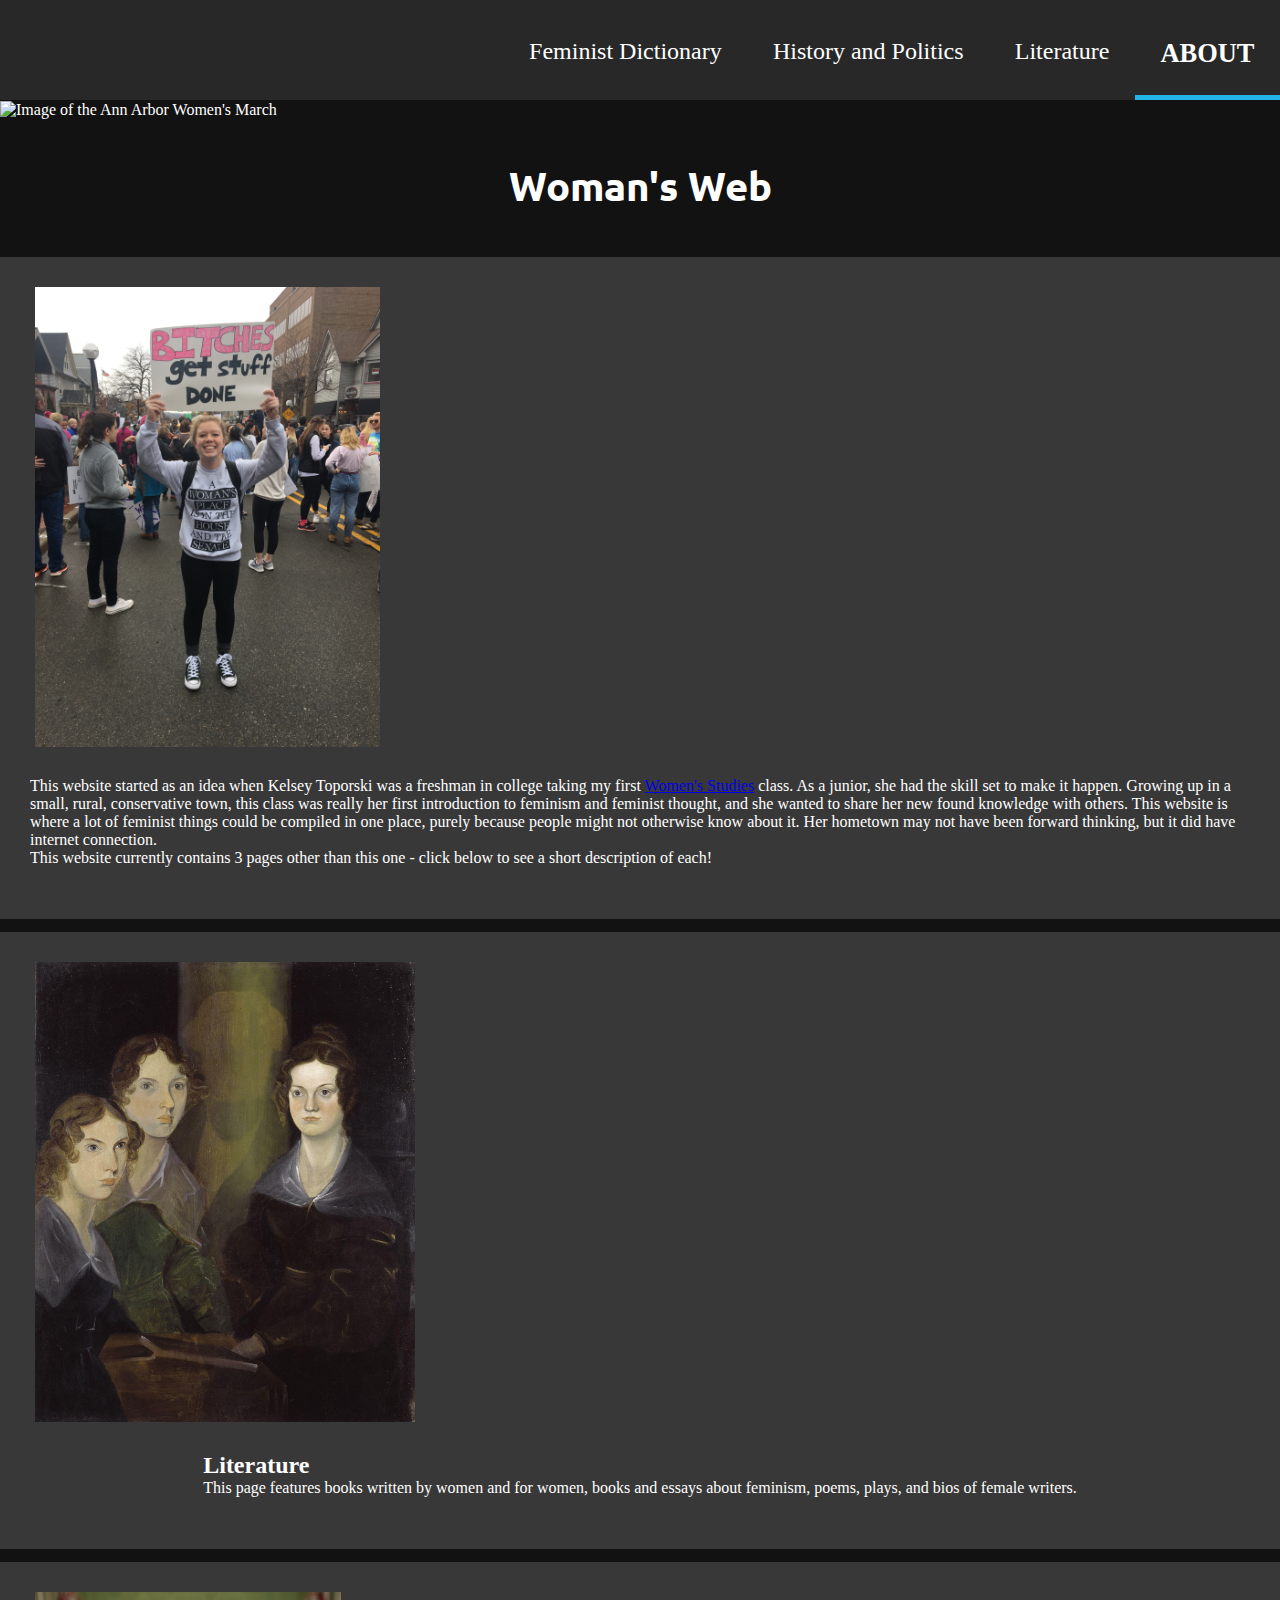
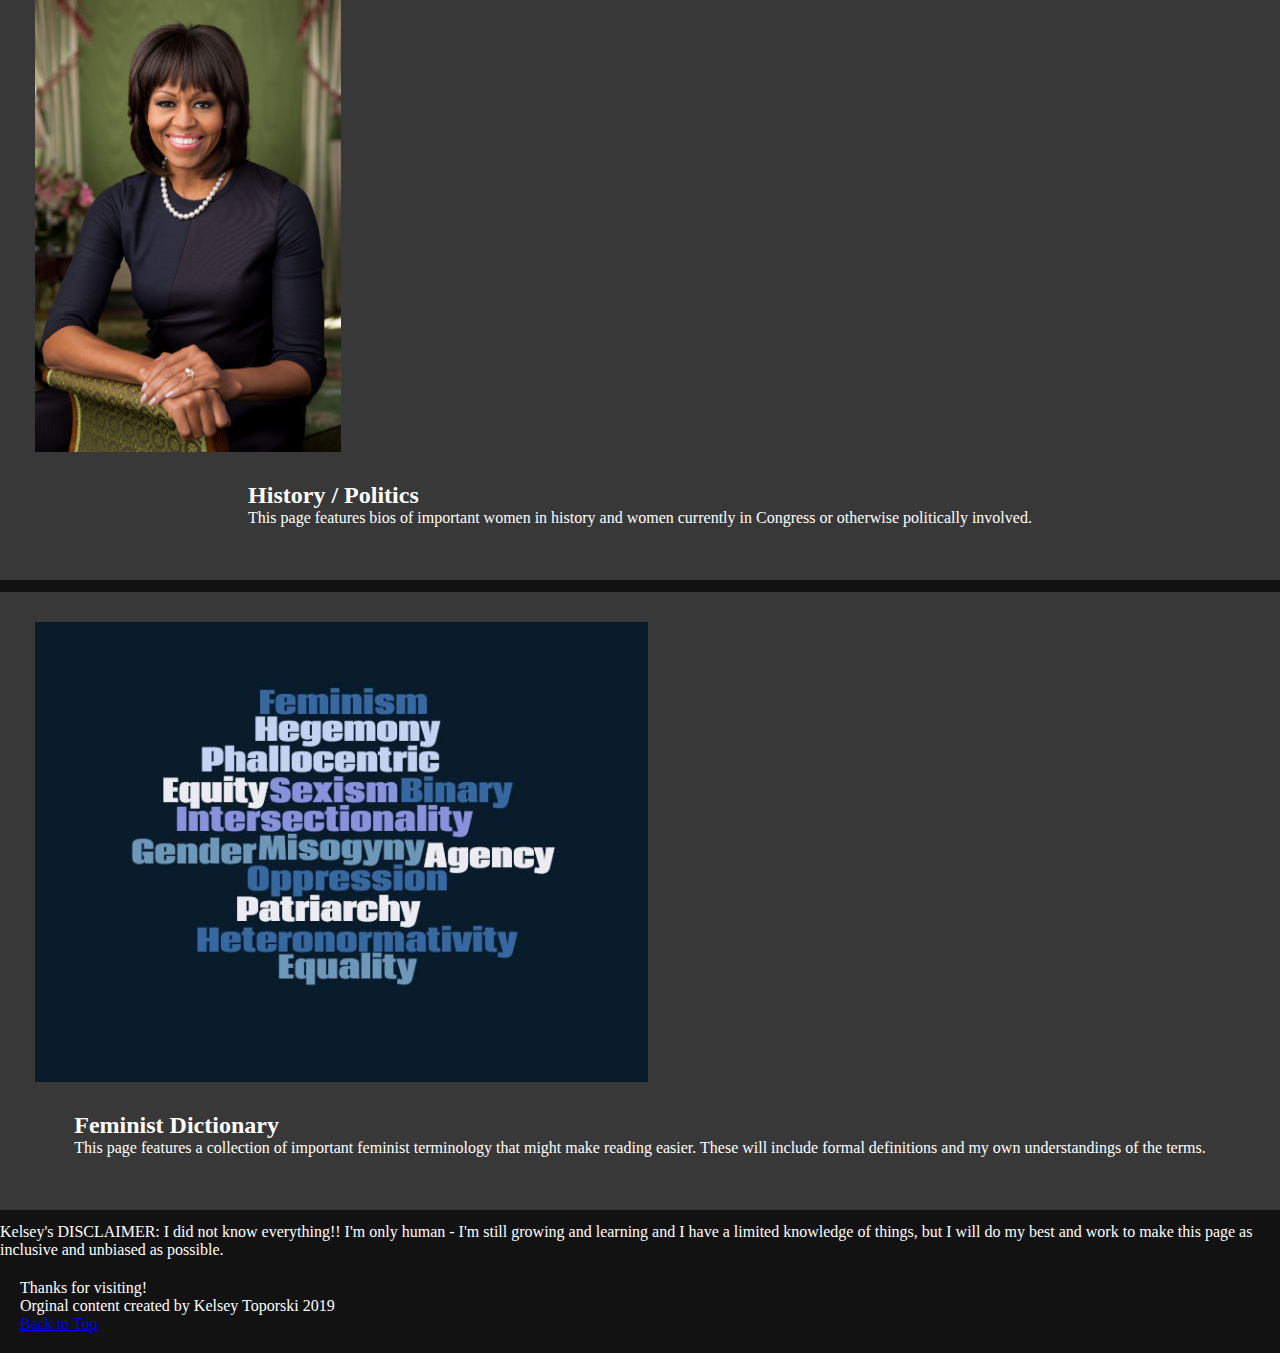
==== index.html @ 5bbd9b5e "rearrange html code and adjust the grid css" ====
<!DOCTYPE html>
<html lang="en">
<head>
  <meta charset="UTF-8">
  <meta name="viewport" content="width=device-width, initial-scale=1.0">

  <!-- connects to the stylesheets -->
  <link rel="stylesheet" href="css/reset.css">
  <link rel="stylesheet" href="css/style.css">
  <script src="https://kit.fontawesome.com/2a8f74f71a.js" crossorigin="anonymous"></script>

  <!-- look at examples from nationaltrust.org.uk, national WWII museum.org and AnneFrank.org -->

  <!-- connect to a Google font -->
  <link rel="stylesheet" href="https://fonts.googleapis.com/css2?family=Ubuntu">

  <!-- connect to a Font Aweseom font -->
  <!-- connect to a favicon -->

  <title>Women's Web</title>
</head>

<body>
  <a class="skip" href="#main">Skip to Main Content</a>
  <header>
    <nav>
        <ul>
          <li><a class = "current" href="index.html" class="nav-link">About</a></li>
          <li><a href="literature.html" class="nav-link">Literature</a></li>
          <li><a href="history.html" class="nav-link">History and Politics</a></li>
          <li><a href="femdict.html" class="nav-link">Feminist Dictionary</a></li>
        </ul>
    </nav>
  </header>

  <main>
    <img class="banner" src="images/women_march_pano.jpg" width="200" alt="Image of the Ann Arbor Women's March">
    
    <h1> Woman's Web </h1>
    
    <div class="introGrid">

      <div>
        <img class="introImg" src="images/women_march_me.jpg" width="200" alt="Image of Kelsey in women's march">
        <div class="introText">
          <p>
            This website started as an idea when Kelsey Toporski was a freshman in college taking my first <a href="https://lsa.umich.edu/women"> Women's Studies</a> class. As a junior, she had the skill set to make it happen. Growing up in a small, rural, conservative town, this class was really her first introduction to feminism and feminist thought, and she wanted to share her new found knowledge with others. This website is where a lot of feminist things could be compiled in one place, purely because people might not otherwise know about it. Her hometown may not have been forward thinking, but it did have internet connection.
          </p>
          <p>
            This website currently contains 3 pages other than this one - click below to see a short description of each!
          </p>
        </div>
      </div>
      
      <div>
        <img class="introImg" src="images/bronte_sisters.jpg" width="200" alt="Charlotte, Emily, and Anne Brontë">
        <div class="introText">
          <h2>Literature</h2>
          <p>
            This page features books written by women and for women, books and essays about feminism, poems, plays, and bios of female writers.
          </p>
        </div>
      </div>
        
      <div>
        <img class="introImg" src="images/michelle_obama.jpg" width="200" alt="Michelle Obama">
        <div class="introText">
          <h2>History / Politics</h2>
          <p>
            This page features bios of important women in history and women currently in Congress or otherwise politically involved.
          </p>
        </div>
      </div>

      <div>
        <img class="introImg" src="images/wordcloud.jpg" width="200" alt="Feminist word cloud">
        <div class="introText">
          <h2>Feminist Dictionary</h2>
          <p>
            This page features a collection of important feminist terminology that might make reading easier. These will include formal definitions and my own understandings of the terms.
          </p>
        </div>
      </div>
    </div>

    <div>
      <p>
        <span>Kelsey's DISCLAIMER:</span> I did not know everything!! I'm only human - I'm still growing and learning and I have a limited knowledge of things, but I will do my best and work to make this page as inclusive and unbiased as possible.
      </p>
    </div>
  </main>

  <footer>
    <p class="thanks">
      Thanks for visiting! <i class="fa-solid fa-fire"></i>
    </p>
    <p>Orginal content created by Kelsey Toporski 2019</p>
    <a href="#main">Back to Top</a>
  </footer>
  <!-- </main> -->
</body>
</html>
---- css/style.css ----
body{
    background-color: #121212;
    color: #ffffff;
}

h1{
    color: #ffffff;
    font-family: "ubuntu", monospace;
    font-size: 2.5em;
    padding-bottom: 2.5%;
    padding-top: 40px;
    text-align: center;
    font-weight: bold;
}

h2{
    font-weight: bold;
    font-size: 1.5em;
}

h3{
    font-weight: bold;
    font-size: 1.25em;
    /* margin: 5px; */
}

a.skip{
    background: white;
    padding: 6px;
    -webkit-transition: top 1s ease-out;
    transition: left 1s ease-out;
    z-index: 1;
    position: absolute;
    top: -200px;
    left: -400px;
}

nav a:focus{
    text-decoration: overline yellow 10px;
    outline: none;
}

nav a.current{
    text-transform: uppercase;
    border-bottom: 5px solid #22b3e8;
    font-weight: bold;
    font-size: 1.1em;
}

nav{
    background-color: #282828;
    font-size: 1.5em;
    margin-bottom: 20px;
    width:100%;
    overflow: auto;
    z-index: 999;
    padding-top: 1%;
    font-weight: lighter;
}

/* nav ul li{
    display: inline;
    margin: 10px 10px 10px 10px;
    padding: 10px 10px 10px 10px;
    font-size: 1.5em;
    color: white;
    font-weight: 700;
} */

nav a:link, a:visited {
    color: white;
}

nav a {
    box-shadow: inset 0 0 0 0 #54b3d6;
    transition: color .5s ease-in-out, box-shadow .5s ease-in-out;
    float: right;
    display: block;
    text-align: center;
    padding: 2%;
    text-decoration: none;
    font-size: 0.7vm;
}

nav a:hover {
    color: #000000;
    box-shadow: inset 500px 0 0 30px #ffffff;
    background-color: #ffffff;
    border-radius: 5px;
}

.nav-link{
    color: white;
    text-decoration: none;
}

.bgimg{
    background-image: url("../images/background_pic.gif");
}

.banner{
    width: 100%;
    padding: 0px;
    margin-top: -1.5%;
}

img{
    display: block;
    position: relative;
    width: 100%;
    padding: 20px;
    max-height: 500px;
}

.introGrid{
    display: grid;
    border-radius: 20px;
    justify-content: center;
    margin-top: 1%;
    color: white;
}

.introGrid div{
    /* display: flex; */
    background-color: #383838;
    margin-bottom: 1%;
    padding-top: 10px;
    padding-left: 15px;
    padding-right: 15px;
    padding-bottom: 20px;
}

.introText{
    display: grid;
    align-items: center;
    justify-content: center;
    /* grid-template-columns: 1fr; */
    position: relative;
    margin: auto;
    padding-left: 40%;
    padding-right: 30%;
    padding-top: 2%;
    padding-bottom: 2%;
    position: relative;
}

.introImg{
    width: auto;
    /* have the image move to the right side of the text in the dic */
    align-items: flex-end;
    
}

.grid div:nth-of-type(3n+1) img{
    /* Set box shadow */
    /* border:10px groove rgb(255, 0, 0); */
}

.grid{
    /*Set width, margin, border properties, background color, and grid properties */
    width: 90%;
    margin: auto;
    border-radius: 25px;
    display: grid;
    grid-column-gap: 5%;
    row-gap: 0.5%;
}

.grid div{
    /* Set border properties, padding, and background color */
    /* border: 2px solid #000000; */
    border-radius: 10px;
    background-color: white;
    color: black;
    /* display: grid; */
    /* display:flex;
    justify-content: center;
    align-items: center; */
    /* display: grid;
    grid-template-columns: repeat(2, 2fr); */
}

.grid img{
    /* Set width, margin, and display */
    max-width: 60%;
    width: auto;
    margin: auto;
    display: block;
    /* grid-column: 1 / -1; */
    max-height: 500px;
    position: relative;
    /* grid-row: 1 / -1; */
}

.grid div:nth-of-type(2n+1) img{
    /* Set box shadow */
    margin-left: 2%;
}

.grid div:nth-of-type(2n) img{
    /* Set box shadow */
    margin-right: 2%;
}

.text{
    display: grid;
    align-items: center;
    justify-content: center;
    grid-template-columns: 1fr;
    position: relative;
    margin-right: 3%;
    padding-top: 3%;
    padding-bottom: 3%;
    align-items: flex-start;
    position: relative;
    /* grid-row: 1; */
    /* grid-column: 2; */
    /* text-align: right; */
}

.text p{
    /* margin-bottom: 3%; */
}

.container{
    display: flex;
    /* grid-template-columns: 1fr 1fr; */
}

footer{
    margin: 20px;
}

@media screen and (min-width: 800px){
    
}
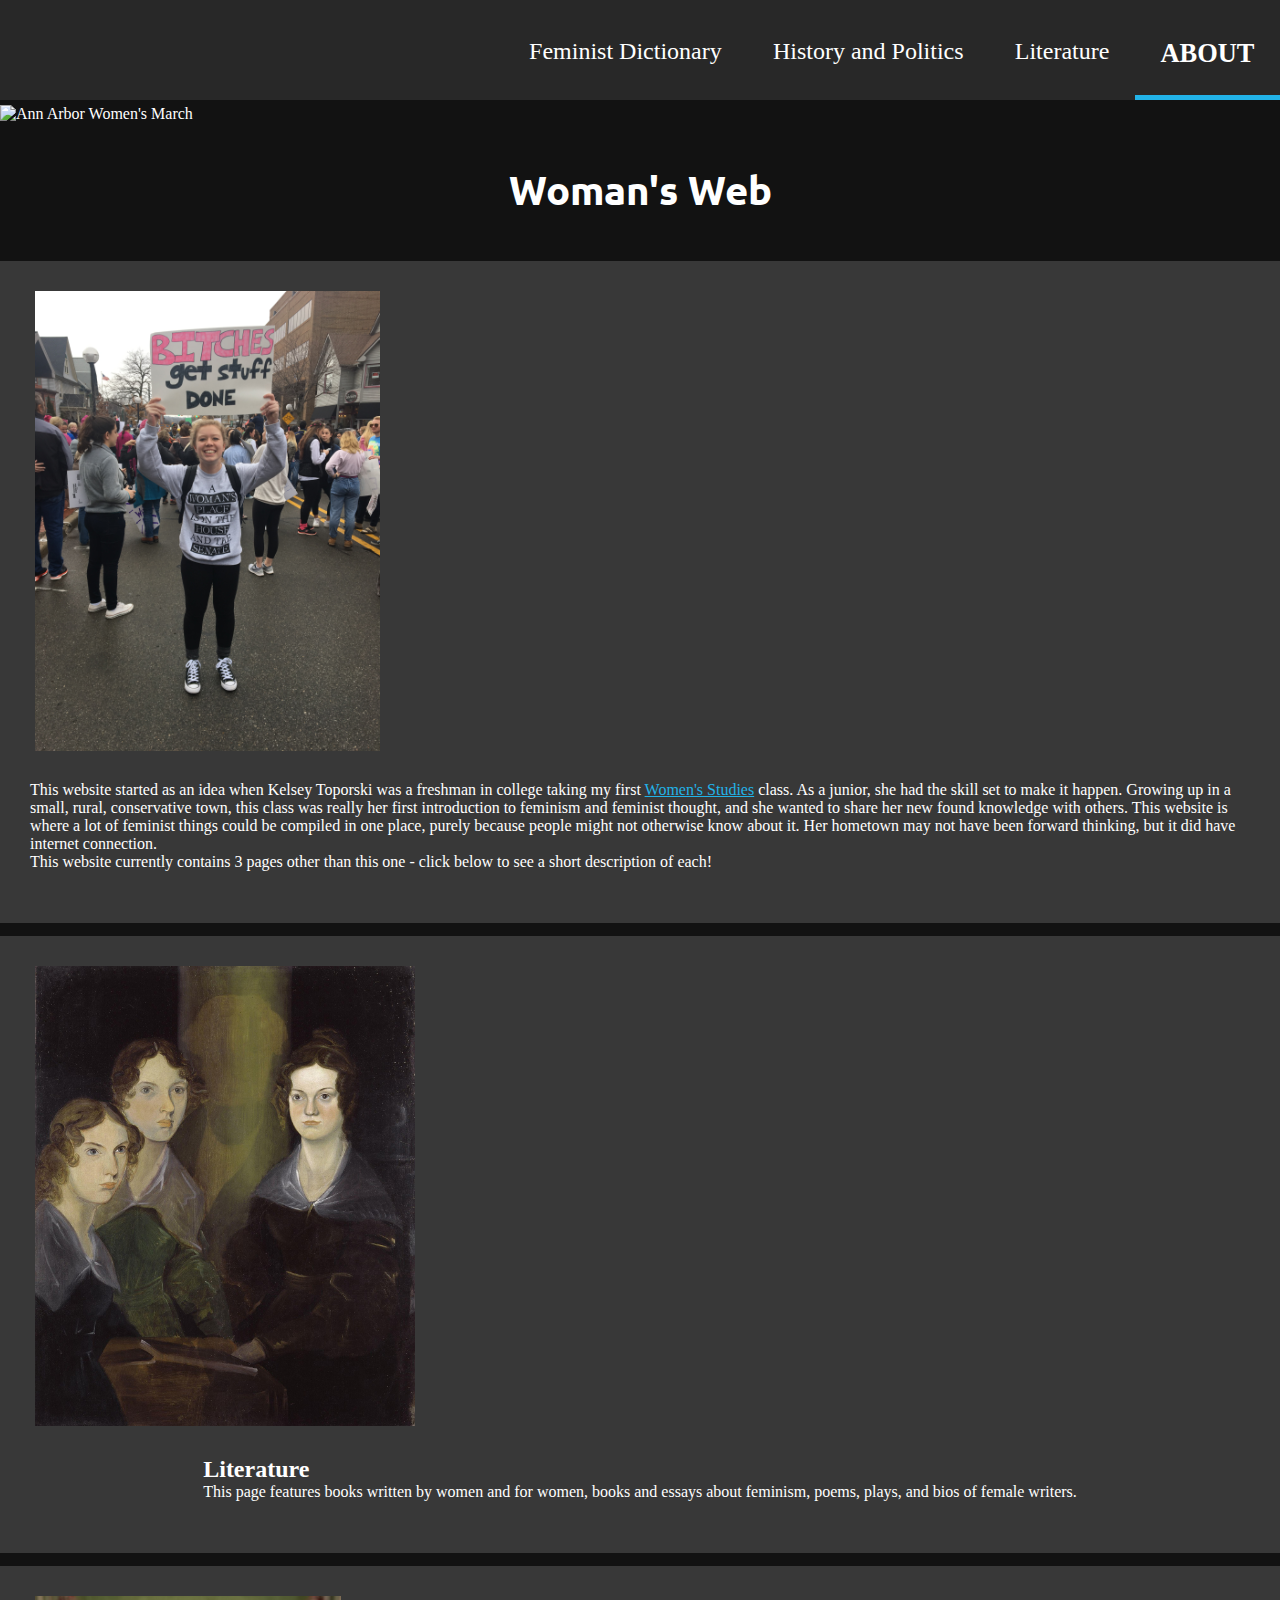
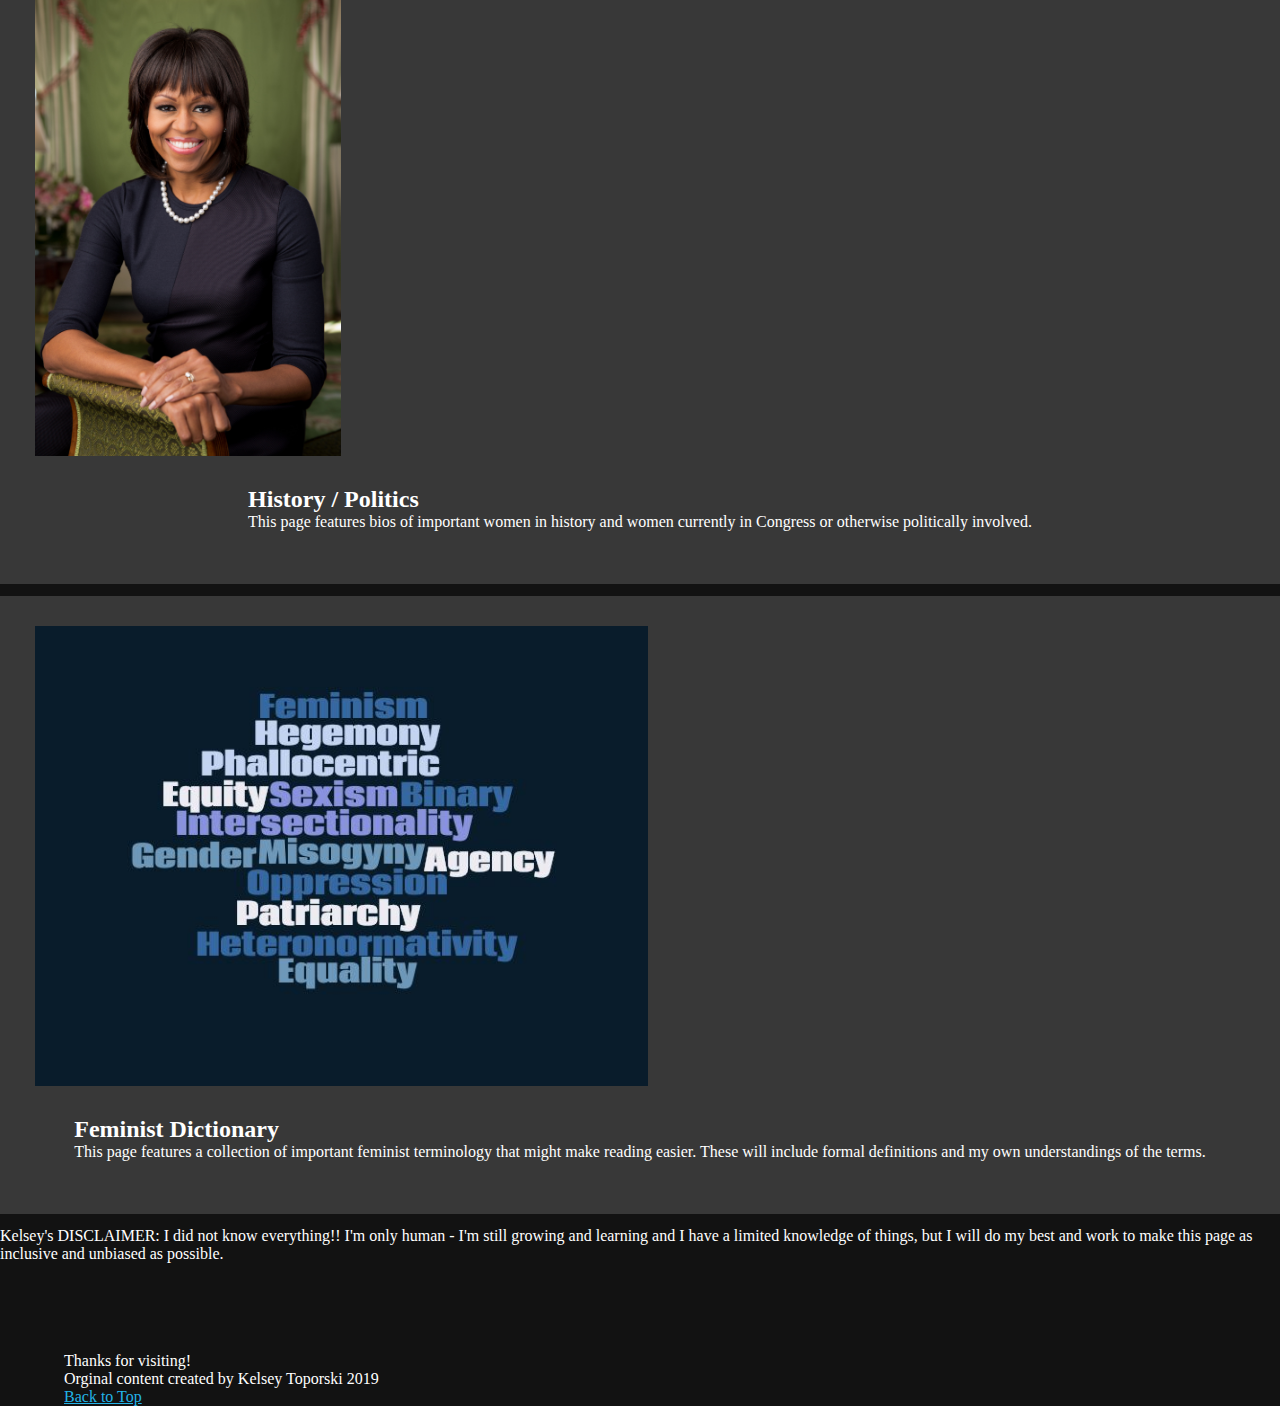
==== commit 48947aaf: "add embedded youtube video and adjust css style" ====
--- a/index.html
+++ b/index.html
@@ -33,15 +33,15 @@
     </nav>
   </header>
 
-  <main>
-    <img class="banner" src="images/women_march_pano.jpg" width="200" alt="Image of the Ann Arbor Women's March">
+  <main id="main">
+    <img class="banner" src="images/women_march_pano.jpg" width="200" alt="Ann Arbor Women's March">
     
     <h1> Woman's Web </h1>
     
     <div class="introGrid">
 
       <div>
-        <img class="introImg" src="images/women_march_me.jpg" width="200" alt="Image of Kelsey in women's march">
+        <img class="introImg" src="images/women_march_me.jpg" width="200" alt="Kelsey in women's march">
         <div class="introText">
           <p>
             This website started as an idea when Kelsey Toporski was a freshman in college taking my first <a href="https://lsa.umich.edu/women"> Women's Studies</a> class. As a junior, she had the skill set to make it happen. Growing up in a small, rural, conservative town, this class was really her first introduction to feminism and feminist thought, and she wanted to share her new found knowledge with others. This website is where a lot of feminist things could be compiled in one place, purely because people might not otherwise know about it. Her hometown may not have been forward thinking, but it did have internet connection.
@@ -90,13 +90,13 @@
     </div>
   </main>
 
+  <!-- need to figure out how to deal with the position of the footer -->
   <footer>
     <p class="thanks">
       Thanks for visiting! <i class="fa-solid fa-fire"></i>
     </p>
     <p>Orginal content created by Kelsey Toporski 2019</p>
-    <a href="#main">Back to Top</a>
+    <a href="#top">Back to Top</a>
   </footer>
-  <!-- </main> -->
 </body>
 </html>
--- a/css/style.css
+++ b/css/style.css
@@ -1,6 +1,10 @@
 body{
     background-color: #121212;
     color: #ffffff;
+}
+
+.animation:hover{
+    animation: rotate 2s ease-in-out;
 }
 
 h1{
@@ -13,6 +17,19 @@
     font-weight: bold;
 }
 
+@keyframes rotate {
+    0% {
+      transform: rotate(0deg);
+    }
+    50% {
+      transform: rotate(180deg);
+    }
+    100% {
+      transform: rotate(360deg);
+    }
+}
+
+
 h2{
     font-weight: bold;
     font-size: 1.5em;
@@ -26,6 +43,7 @@
 
 a.skip{
     background: white;
+    color: #000000;
     padding: 6px;
     -webkit-transition: top 1s ease-out;
     transition: left 1s ease-out;
@@ -44,18 +62,37 @@
     text-transform: uppercase;
     border-bottom: 5px solid #22b3e8;
     font-weight: bold;
-    font-size: 1.1em;
+    font-size: 1.5em;
+}
+
+.bellHooks{
+    color: darkblue;
+    font-family: "ubuntu", monospace;
+    font-size: 1.5em;
+    font-weight: bold;
+    text-align: center;
+    padding-top: 2.5%;
+}
+
+.bellHooks:hover{
+    font-style: oblique;
+    text-decoration: underline;
+}
+
+a {
+    color: #22b3e8;
 }
 
 nav{
-    background-color: #282828;
-    font-size: 1.5em;
+    /* background-color: #282828; */
+    /* font-size: 1.5em; */
     margin-bottom: 20px;
     width:100%;
     overflow: auto;
     z-index: 999;
     padding-top: 1%;
     font-weight: lighter;
+    width: 100%;
 }
 
 /* nav ul li{
@@ -74,13 +111,14 @@
 nav a {
     box-shadow: inset 0 0 0 0 #54b3d6;
     transition: color .5s ease-in-out, box-shadow .5s ease-in-out;
-    float: right;
+    float: none;
     display: block;
     text-align: center;
     padding: 2%;
     text-decoration: none;
     font-size: 0.7vm;
 }
+
 
 nav a:hover {
     color: #000000;
@@ -158,12 +196,13 @@
 
 .grid{
     /*Set width, margin, border properties, background color, and grid properties */
+    display: grid;
     width: 90%;
     margin: auto;
     border-radius: 25px;
-    display: grid;
     grid-column-gap: 5%;
     row-gap: 0.5%;
+    margin-bottom: 40%;
 }
 
 .grid div{
@@ -182,24 +221,12 @@
 
 .grid img{
     /* Set width, margin, and display */
+    display: block;
     max-width: 60%;
     width: auto;
     margin: auto;
-    display: block;
-    /* grid-column: 1 / -1; */
     max-height: 500px;
     position: relative;
-    /* grid-row: 1 / -1; */
-}
-
-.grid div:nth-of-type(2n+1) img{
-    /* Set box shadow */
-    margin-left: 2%;
-}
-
-.grid div:nth-of-type(2n) img{
-    /* Set box shadow */
-    margin-right: 2%;
 }
 
 .text{
@@ -228,9 +255,80 @@
 }
 
 footer{
-    margin: 20px;
-}
+    /* display: flex; */
+    /* padding-top: 50%; */
+    padding-left: 5%;
+    padding-top: 7%;
+}
+
+.modal {
+    display: none; /* Hidden by default */
+    position: fixed; /* Stay in place */
+    z-index: 1; /* Sit on top */
+    left: 0;
+    top: 0;
+    width: 100%; /* Full width */
+    height: 100%; /* Full height */
+    overflow: auto; /* Enable scroll if needed */
+    background-color: rgba(0, 0, 0, 0.4); /* Black w/ opacity */
+  }
+  
+  .modal-content {
+    background-color: #fefefe;
+    margin: 15% auto;
+    padding: 20px;
+    border: 1px solid #888;
+    width: 85%; 
+  }
+  
+  .close {
+    color: black;
+    float: right;
+    font-size: 28px;
+    font-weight: bold;
+  }
+  
+  .close:hover,
+  .close:focus {
+    color: black;
+    text-decoration: none;
+    cursor: pointer;
+  }
 
 @media screen and (min-width: 800px){
-    
+    nav{
+        background-color: #282828;
+        font-size: 1.5em;
+        margin-bottom: 20px;
+        width:100%;
+        overflow: auto;
+        z-index: 999;
+        padding-top: 1%;
+        font-weight: lighter;
+        display: inline-block;
+    }
+
+    nav a {
+        box-shadow: inset 0 0 0 0 #54b3d6;
+        transition: color .5s ease-in-out, box-shadow .5s ease-in-out;
+        float: right;
+        display: block;
+        text-align: center;
+        padding: 2%;
+        text-decoration: none;
+        font-size: 0.7vm;
+    }
+
+    nav a.current{
+        text-transform: uppercase;
+        border-bottom: 5px solid #22b3e8;
+        font-weight: bold;
+        font-size: 1.1em;
+    }
+}
+
+@media (prefers-reduced-motion: reduce) {
+    .animation {
+      animation: none !important;
+    }
 }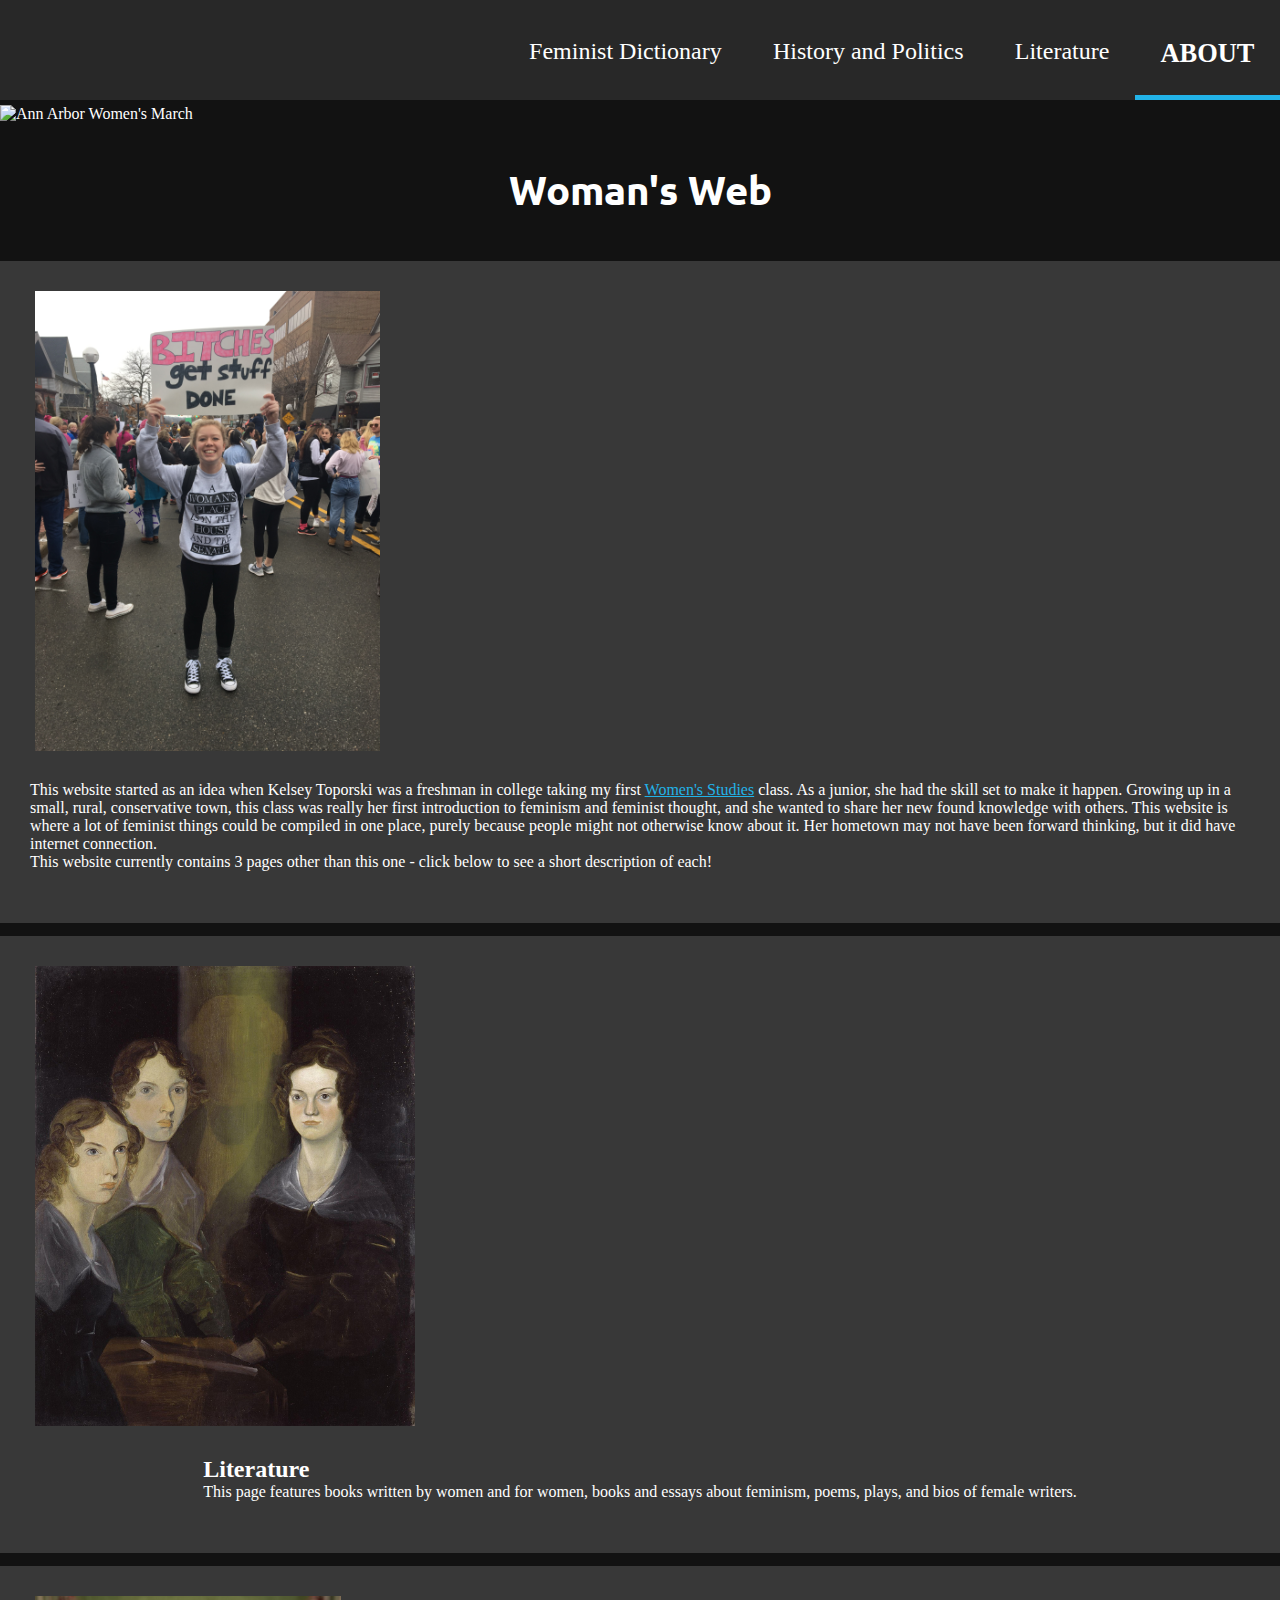
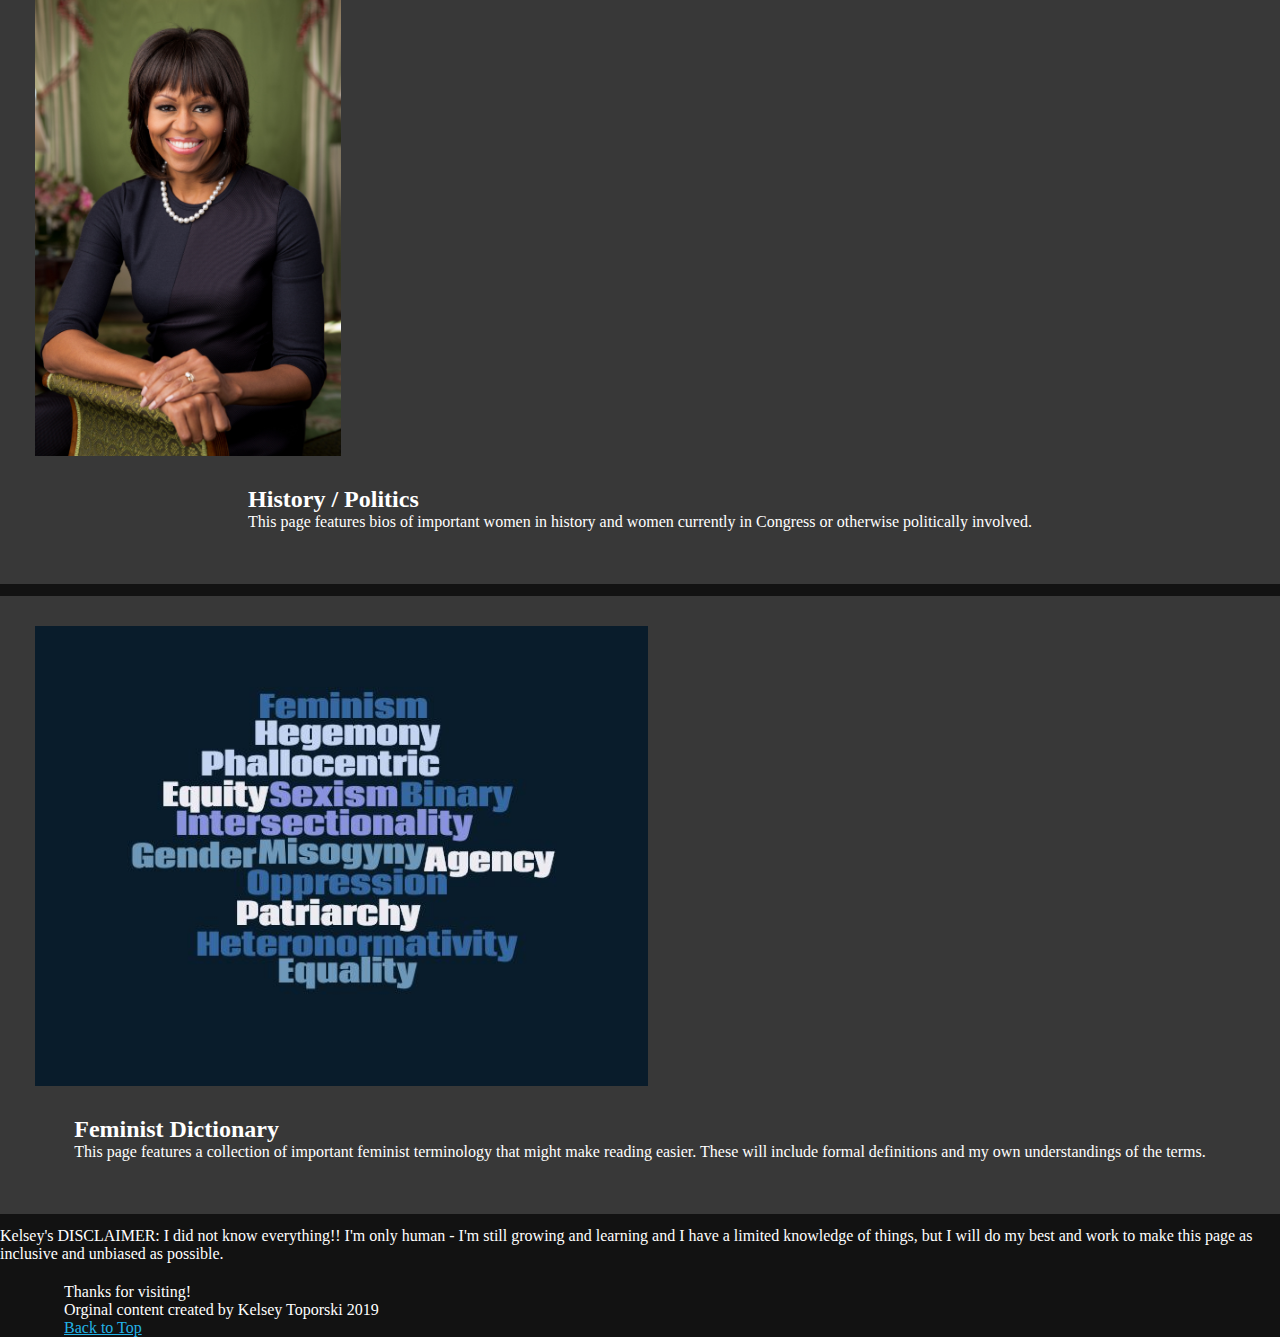
==== commit 5fbfe87c: "fix footer" ====
--- a/index.html
+++ b/index.html
@@ -42,7 +42,7 @@
 
       <div>
         <img class="introImg" src="images/women_march_me.jpg" width="200" alt="Kelsey in women's march">
-        <div class="introText">
+        <div class="aboutText">
           <p>
             This website started as an idea when Kelsey Toporski was a freshman in college taking my first <a href="https://lsa.umich.edu/women"> Women's Studies</a> class. As a junior, she had the skill set to make it happen. Growing up in a small, rural, conservative town, this class was really her first introduction to feminism and feminist thought, and she wanted to share her new found knowledge with others. This website is where a lot of feminist things could be compiled in one place, purely because people might not otherwise know about it. Her hometown may not have been forward thinking, but it did have internet connection.
           </p>
@@ -54,7 +54,7 @@
       
       <div>
         <img class="introImg" src="images/bronte_sisters.jpg" width="200" alt="Charlotte, Emily, and Anne Brontë">
-        <div class="introText">
+        <div class="aboutText">
           <h2>Literature</h2>
           <p>
             This page features books written by women and for women, books and essays about feminism, poems, plays, and bios of female writers.
@@ -64,7 +64,7 @@
         
       <div>
         <img class="introImg" src="images/michelle_obama.jpg" width="200" alt="Michelle Obama">
-        <div class="introText">
+        <div class="aboutText">
           <h2>History / Politics</h2>
           <p>
             This page features bios of important women in history and women currently in Congress or otherwise politically involved.
@@ -74,7 +74,7 @@
 
       <div>
         <img class="introImg" src="images/wordcloud.jpg" width="200" alt="Feminist word cloud">
-        <div class="introText">
+        <div class="aboutText">
           <h2>Feminist Dictionary</h2>
           <p>
             This page features a collection of important feminist terminology that might make reading easier. These will include formal definitions and my own understandings of the terms.
--- a/css/style.css
+++ b/css/style.css
@@ -168,7 +168,7 @@
     padding-bottom: 20px;
 }
 
-.introText{
+.aboutText{
     display: grid;
     align-items: center;
     justify-content: center;
@@ -196,13 +196,13 @@
 
 .grid{
     /*Set width, margin, border properties, background color, and grid properties */
-    display: grid;
+    /* display: grid; */
     width: 90%;
     margin: auto;
     border-radius: 25px;
     grid-column-gap: 5%;
     row-gap: 0.5%;
-    margin-bottom: 40%;
+    /* margin-bottom: 40%; */
 }
 
 .grid div{
@@ -252,13 +252,14 @@
 .container{
     display: flex;
     /* grid-template-columns: 1fr 1fr; */
+    margin-bottom: 2%;
 }
 
 footer{
     /* display: flex; */
     /* padding-top: 50%; */
     padding-left: 5%;
-    padding-top: 7%;
+    padding-top: 20px;
 }
 
 .modal {
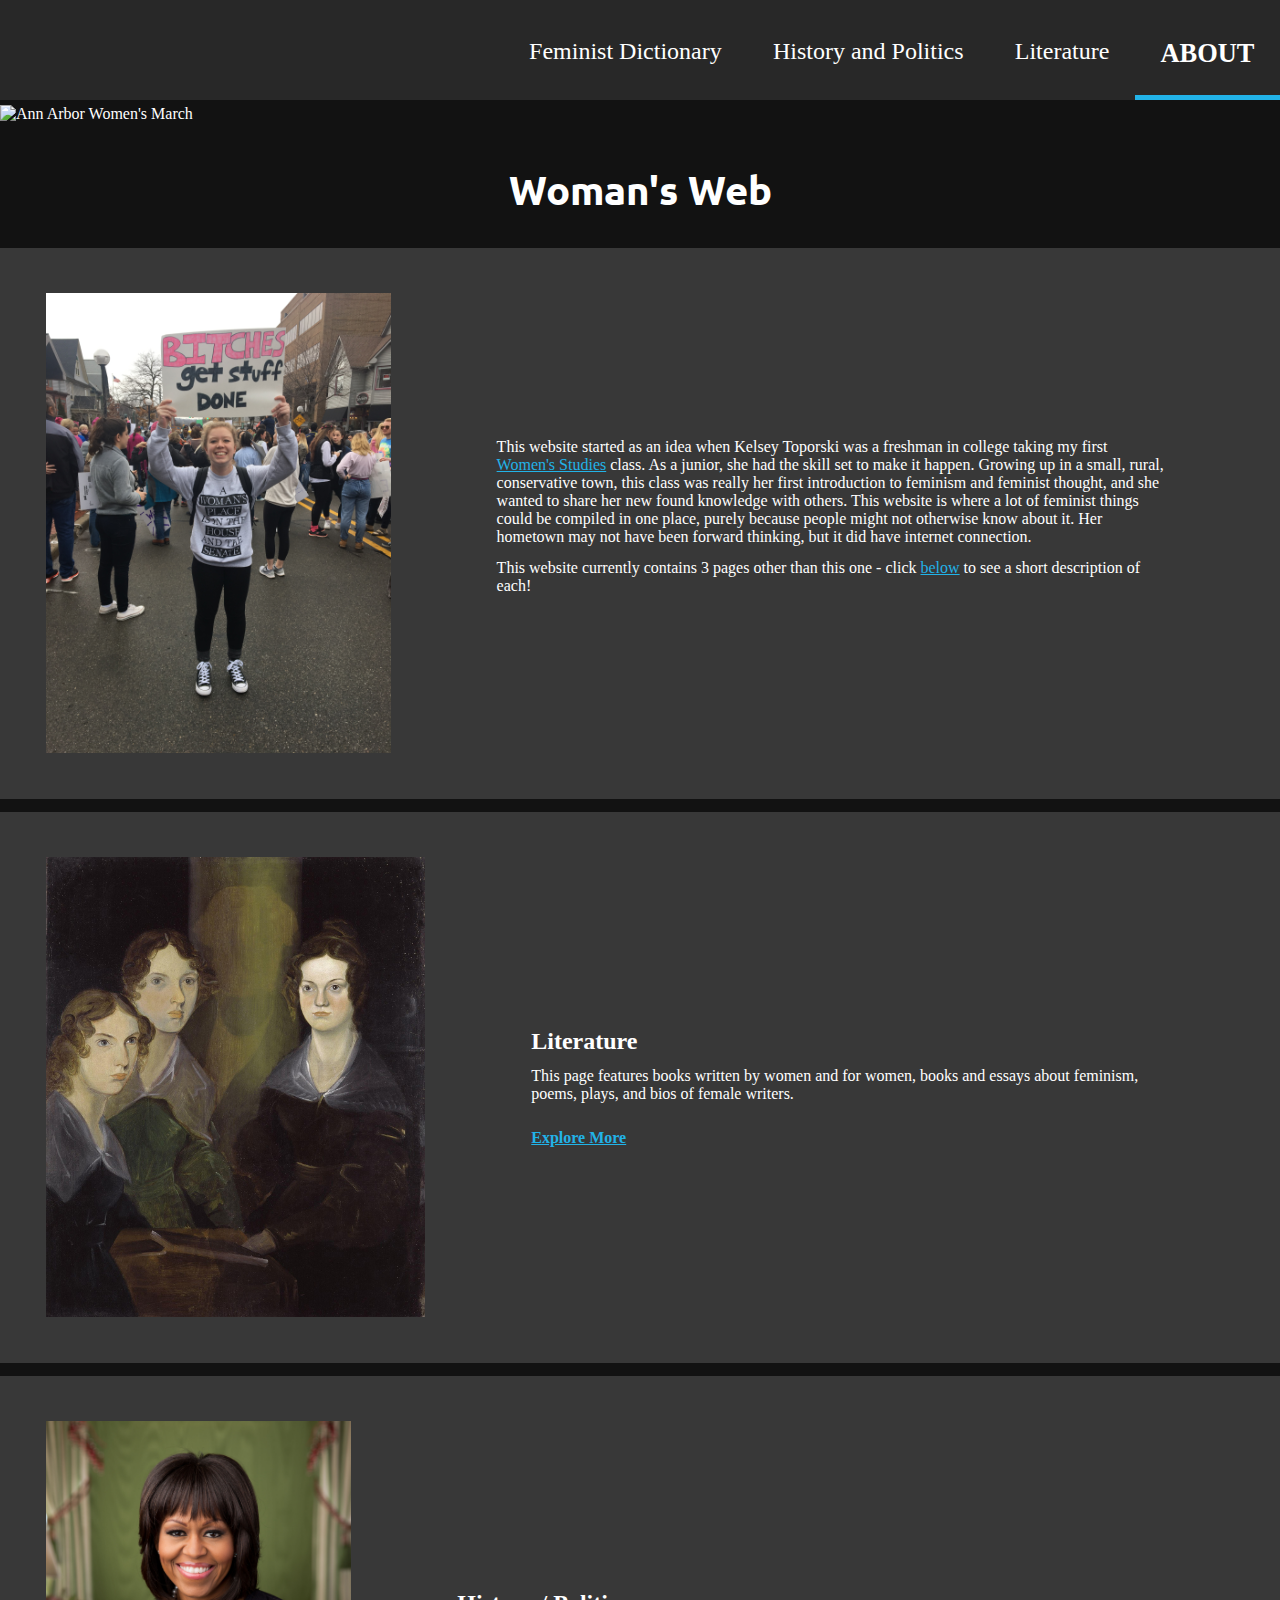
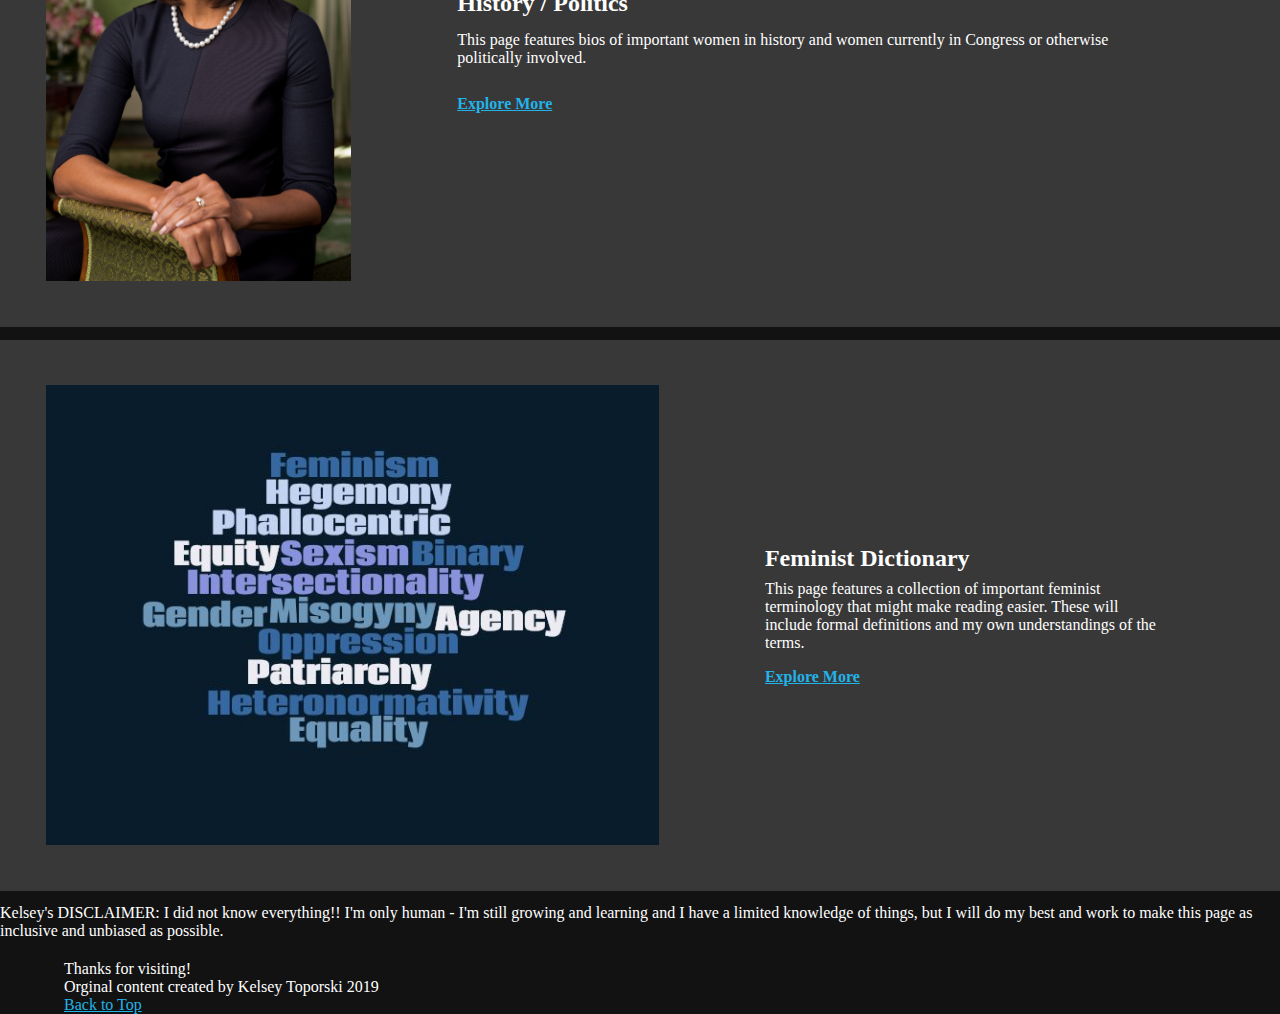
==== commit 230a733c: "add tablet view, update fem dict and about page" ====
--- a/index.html
+++ b/index.html
@@ -40,45 +40,54 @@
     
     <div class="introGrid">
 
-      <div>
+      <div class="introContainer">
         <img class="introImg" src="images/women_march_me.jpg" width="200" alt="Kelsey in women's march">
-        <div class="aboutText">
+        <div class="introText">
           <p>
             This website started as an idea when Kelsey Toporski was a freshman in college taking my first <a href="https://lsa.umich.edu/women"> Women's Studies</a> class. As a junior, she had the skill set to make it happen. Growing up in a small, rural, conservative town, this class was really her first introduction to feminism and feminist thought, and she wanted to share her new found knowledge with others. This website is where a lot of feminist things could be compiled in one place, purely because people might not otherwise know about it. Her hometown may not have been forward thinking, but it did have internet connection.
           </p>
           <p>
-            This website currently contains 3 pages other than this one - click below to see a short description of each!
+            This website currently contains 3 pages other than this one - click <a href="#literature">below</a> to see a short description of each!
           </p>
         </div>
       </div>
       
-      <div>
+      <div class="introContainer" id="literature">
         <img class="introImg" src="images/bronte_sisters.jpg" width="200" alt="Charlotte, Emily, and Anne Brontë">
-        <div class="aboutText">
+        <div class="introText">
           <h2>Literature</h2>
           <p>
             This page features books written by women and for women, books and essays about feminism, poems, plays, and bios of female writers.
           </p>
+          <div class="exploreLink">
+            <a href="literature.html">Explore More</a>
+          </div>
         </div>
       </div>
         
-      <div>
+      <div class="introContainer">
         <img class="introImg" src="images/michelle_obama.jpg" width="200" alt="Michelle Obama">
-        <div class="aboutText">
+        <div class="introText">
           <h2>History / Politics</h2>
           <p>
             This page features bios of important women in history and women currently in Congress or otherwise politically involved.
           </p>
+          <div class="exploreLink">
+            <a href="history.html">Explore More</a>
+          </div>
         </div>
       </div>
 
-      <div>
+      <div class="introContainer">
         <img class="introImg" src="images/wordcloud.jpg" width="200" alt="Feminist word cloud">
-        <div class="aboutText">
+        <div class="introText">
           <h2>Feminist Dictionary</h2>
           <p>
             This page features a collection of important feminist terminology that might make reading easier. These will include formal definitions and my own understandings of the terms.
           </p>
+          <div class="exploreLink">
+            <a href="femdict.html">Explore More</a>
+          </div>
         </div>
       </div>
     </div>
--- a/css/style.css
+++ b/css/style.css
@@ -29,21 +29,23 @@
     }
 }
 
-
-h2{
+h2{ 
     font-weight: bold;
     font-size: 1.5em;
-}
-
-h3{
+    padding-bottom: 2%;
+}
+
+h3 {
     font-weight: bold;
     font-size: 1.25em;
+    padding-bottom: 1%;
+    padding-top: 2%;
     /* margin: 5px; */
 }
 
 a.skip{
-    background: white;
-    color: #000000;
+    /* background: white; */
+    /* color: #000000; */
     padding: 6px;
     -webkit-transition: top 1s ease-out;
     transition: left 1s ease-out;
@@ -51,6 +53,11 @@
     position: absolute;
     top: -200px;
     left: -400px;
+}
+
+a.skip:focus{
+    left: 0;
+    top: 20px;
 }
 
 nav a:focus{
@@ -104,7 +111,7 @@
     font-weight: 700;
 } */
 
-nav a:link, a:visited {
+nav a:link, nav a:visited {
     color: white;
 }
 
@@ -151,47 +158,57 @@
 }
 
 .introGrid{
-    display: grid;
+    /* display: grid;
     border-radius: 20px;
     justify-content: center;
     margin-top: 1%;
-    color: white;
-}
-
-.introGrid div{
-    /* display: flex; */
+    color: white; */
+    margin: auto;
+}
+
+.introContainer{
+    display: grid;
     background-color: #383838;
-    margin-bottom: 1%;
-    padding-top: 10px;
+    margin-bottom: 2%;
+    padding: 2%;
+    /* padding-top: 10px;
     padding-left: 15px;
     padding-right: 15px;
-    padding-bottom: 20px;
-}
-
-.aboutText{
-    display: grid;
+    padding-bottom: 20px; */
+}
+
+.introText{
+    /* display: flex; */
     align-items: center;
     justify-content: center;
-    /* grid-template-columns: 1fr; */
+    grid-template-columns: 1fr;
+    margin: auto;
+    padding-right: 7%;
+    padding-left: 7%;
     position: relative;
-    margin: auto;
-    padding-left: 40%;
-    padding-right: 30%;
-    padding-top: 2%;
-    padding-bottom: 2%;
-    position: relative;
+}
+
+.introText p{
+    margin-bottom: 2%;
 }
 
 .introImg{
     width: auto;
     /* have the image move to the right side of the text in the dic */
     align-items: flex-end;
-    
-}
-
-.grid div:nth-of-type(3n+1) img{
-    /* Set box shadow */
-    /* border:10px groove rgb(255, 0, 0); */
+    margin: auto;
+}
+
+.exploreLink{
+    margin-top: 4%;
+    position: relative;
+    font-weight: bold;
+}
+
+.grid div:nth-of-type(2n){
+    /* move the image to the right and the text to the left */
+    display: flex;
+    flex-direction: row-reverse;
 }
 
 .grid{
@@ -205,24 +222,9 @@
     /* margin-bottom: 40%; */
 }
 
-.grid div{
-    /* Set border properties, padding, and background color */
-    /* border: 2px solid #000000; */
-    border-radius: 10px;
-    background-color: white;
-    color: black;
-    /* display: grid; */
-    /* display:flex;
-    justify-content: center;
-    align-items: center; */
-    /* display: grid;
-    grid-template-columns: repeat(2, 2fr); */
-}
-
 .grid img{
     /* Set width, margin, and display */
     display: block;
-    max-width: 60%;
     width: auto;
     margin: auto;
     max-height: 500px;
@@ -230,29 +232,57 @@
 }
 
 .text{
-    display: grid;
-    align-items: center;
     justify-content: center;
     grid-template-columns: 1fr;
     position: relative;
     margin-right: 3%;
-    padding-top: 3%;
-    padding-bottom: 3%;
+    margin-top: auto;
+    margin-bottom: auto;
     align-items: flex-start;
-    position: relative;
     /* grid-row: 1; */
     /* grid-column: 2; */
     /* text-align: right; */
 }
 
 .text p{
-    /* margin-bottom: 3%; */
+    margin-bottom: 2%;
 }
 
 .container{
-    display: flex;
+    display: grid;
     /* grid-template-columns: 1fr 1fr; */
     margin-bottom: 2%;
+    /* grid div */
+    border-radius: 10px;
+    background-color: white;
+    color: black;
+    padding: 2.5%;
+}
+
+#dictIntro{
+    text-align: center;
+    margin-top: 0.5%;
+    margin-bottom: 1%
+}
+
+dl {
+    width: 90%;
+    margin: auto;
+    border-radius: 25px;
+    grid-column-gap: 5%;
+    row-gap: 0.5%;
+    margin-top: auto;
+}
+
+dt, dd {
+    display: grid;
+    /* grid-template-columns: 1fr 1fr; */
+    margin-bottom: 2%;
+    /* grid div */
+    border-radius: 10px;
+    background-color: white;
+    color: black;
+    padding: 2.5%;
 }
 
 footer{
@@ -273,13 +303,13 @@
     overflow: auto; /* Enable scroll if needed */
     background-color: rgba(0, 0, 0, 0.4); /* Black w/ opacity */
   }
-  
+
   .modal-content {
     background-color: #fefefe;
     margin: 15% auto;
     padding: 20px;
     border: 1px solid #888;
-    width: 85%; 
+    width: 85%;
   }
   
   .close {
@@ -296,7 +326,9 @@
     cursor: pointer;
   }
 
-@media screen and (min-width: 800px){
+
+/* mobile view */
+@media screen and (min-width: 767px){
     nav{
         background-color: #282828;
         font-size: 1.5em;
@@ -326,6 +358,59 @@
         font-weight: bold;
         font-size: 1.1em;
     }
+
+    .container{
+        display: flex;
+        border-radius: 10px;
+        background-color: white;
+        color: black;
+    }
+
+    .grid img{
+        /* Set width, margin, and display */
+        display: block;
+        max-width: 60%;
+        width: auto;
+        margin: auto;
+        max-height: 500px;
+        position: relative;
+    }
+
+    .introContainer{
+        display: flex;
+        background-color: #383838;
+        margin-bottom: 1%;
+        /* padding-top: 10px;
+        padding-left: 15px;
+        padding-right: 15px;
+        padding-bottom: 20px; */
+    }
+}
+
+/* tablet view */
+@media (min-width: 768px) and (max-width: 1024px) {
+    /* CSS rules for tablet view */
+
+    nav{
+        font-size: 1.45em;
+    }
+
+    .introText{
+        /* display: flex; */
+        padding-right: 1.3em;
+        padding-left: 1.5em;
+        position: relative;
+    }
+
+    .introImg{
+        max-width: 60%;
+    }
+
+    .grid img{
+        /* Set width, margin, and display */
+        width: 50%;
+        max-height: auto;
+    }
 }
 
 @media (prefers-reduced-motion: reduce) {
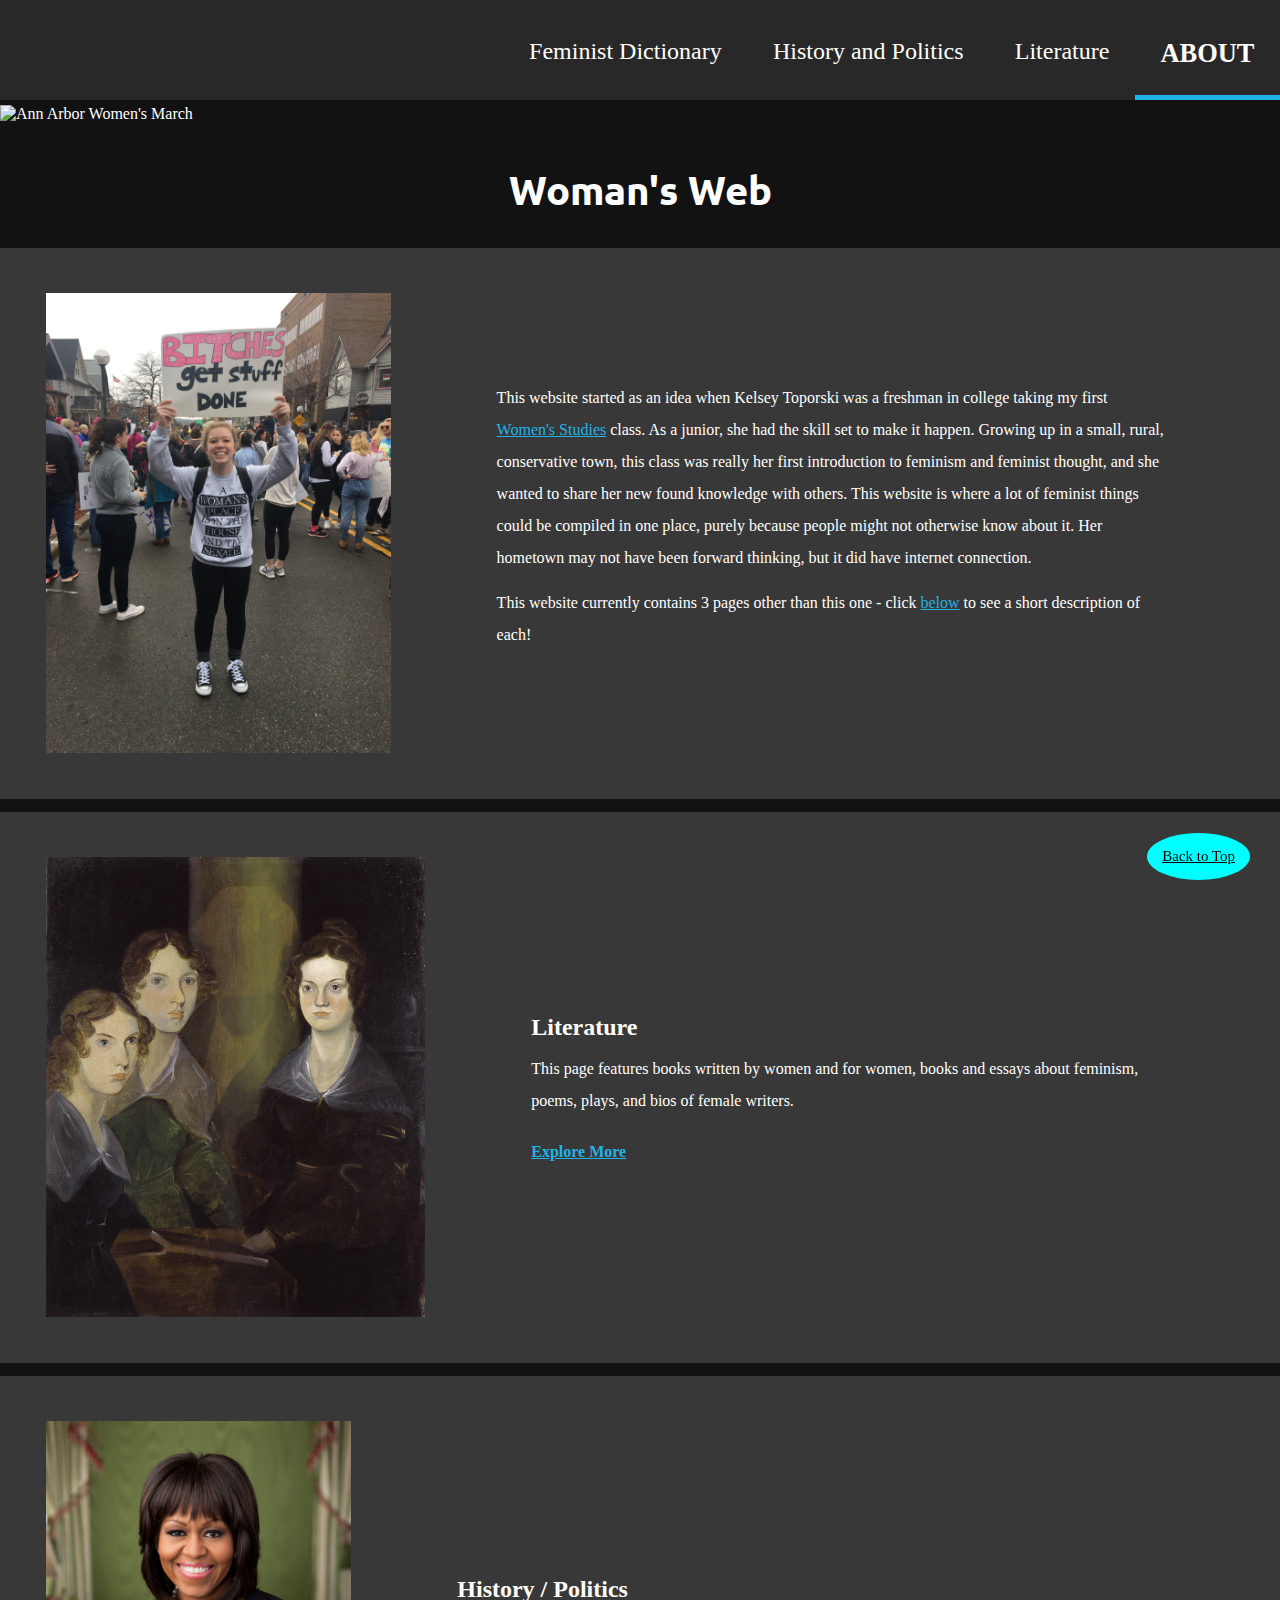
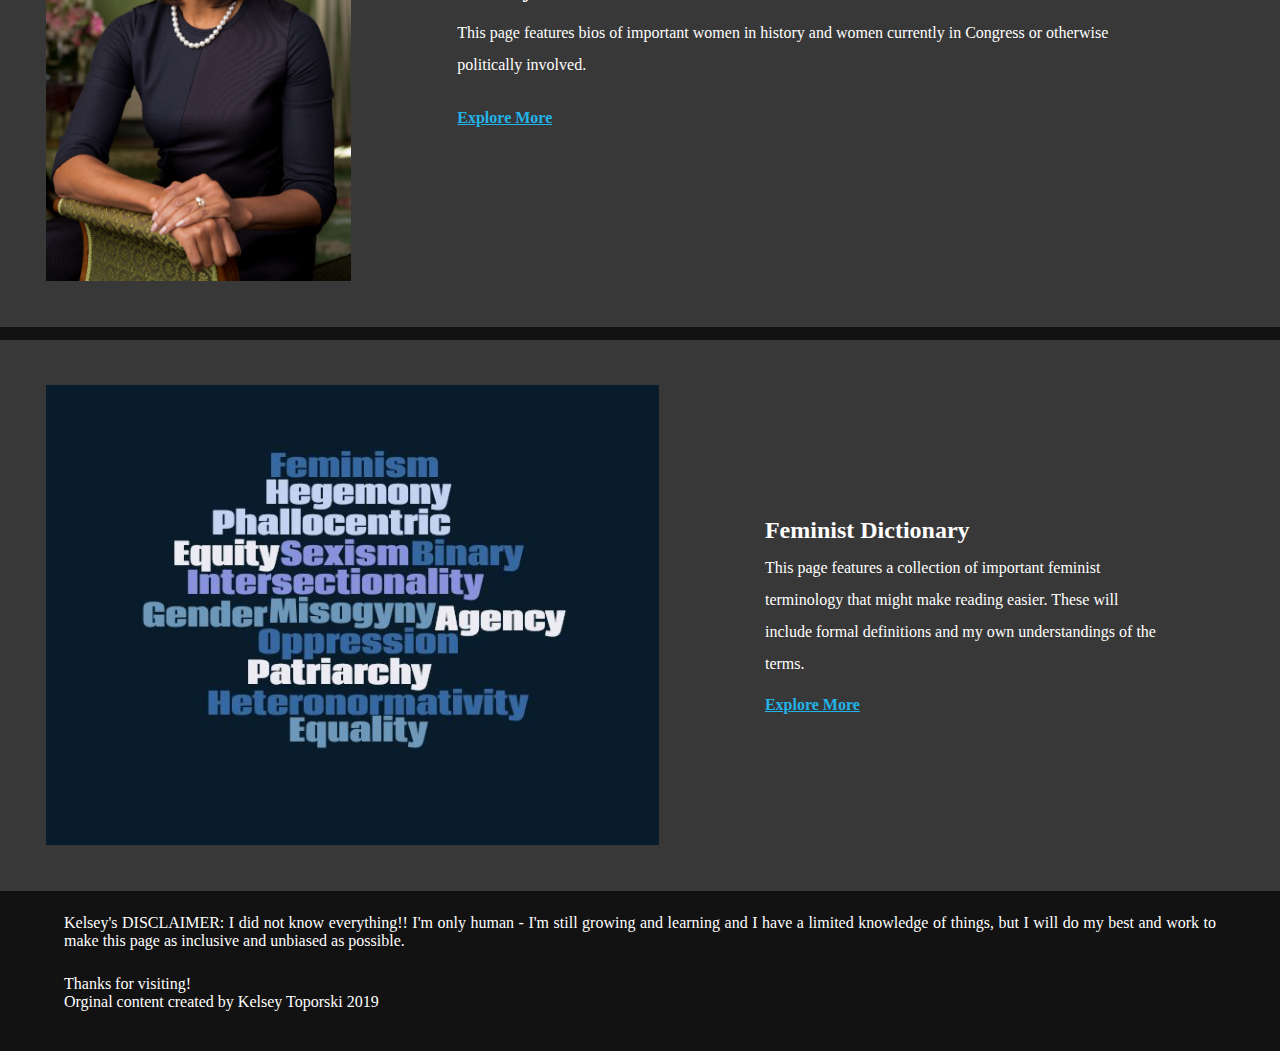
==== commit 81523cc2: "update on footer, back to top, and video player" ====
--- a/index.html
+++ b/index.html
@@ -93,7 +93,7 @@
     </div>
 
     <div>
-      <p>
+      <p class="disclaim">
         <span>Kelsey's DISCLAIMER:</span> I did not know everything!! I'm only human - I'm still growing and learning and I have a limited knowledge of things, but I will do my best and work to make this page as inclusive and unbiased as possible.
       </p>
     </div>
@@ -101,11 +101,11 @@
 
   <!-- need to figure out how to deal with the position of the footer -->
   <footer>
-    <p class="thanks">
+    <p>
       Thanks for visiting! <i class="fa-solid fa-fire"></i>
     </p>
     <p>Orginal content created by Kelsey Toporski 2019</p>
-    <a href="#top">Back to Top</a>
+    <a href="#main" class="topButton">Back to Top</a>
   </footer>
 </body>
 </html>
--- a/css/style.css
+++ b/css/style.css
@@ -43,12 +43,16 @@
     /* margin: 5px; */
 }
 
+h4{
+    font-weight: bold;
+    font-size: 1.1em;
+    padding-bottom: 1%;
+}
+
 a.skip{
-    /* background: white; */
-    /* color: #000000; */
     padding: 6px;
-    -webkit-transition: top 1s ease-out;
-    transition: left 1s ease-out;
+    /* -webkit-transition: top 1s ease-out;
+    transition: left 1s ease-out; */
     z-index: 1;
     position: absolute;
     top: -200px;
@@ -72,16 +76,23 @@
     font-size: 1.5em;
 }
 
-.bellHooks{
-    color: darkblue;
+.videoPlay{
+    color: whitesmoke;
     font-family: "ubuntu", monospace;
     font-size: 1.5em;
     font-weight: bold;
     text-align: center;
     padding-top: 2.5%;
-}
-
-.bellHooks:hover{
+    padding-bottom: 2.5%;
+    background-color: #282828;
+    border-radius: 50px;
+    width: 70%;
+    margin: 0 auto;
+    margin-top: 20px;
+    cursor: pointer;
+}
+
+.videoPlay:hover{
     font-style: oblique;
     text-decoration: underline;
 }
@@ -132,6 +143,7 @@
     box-shadow: inset 500px 0 0 30px #ffffff;
     background-color: #ffffff;
     border-radius: 5px;
+    font-weight: bold;
 }
 
 .nav-link{
@@ -190,6 +202,7 @@
 
 .introText p{
     margin-bottom: 2%;
+    line-height: 200%;
 }
 
 .introImg{
@@ -205,12 +218,6 @@
     font-weight: bold;
 }
 
-.grid div:nth-of-type(2n){
-    /* move the image to the right and the text to the left */
-    display: flex;
-    flex-direction: row-reverse;
-}
-
 .grid{
     /*Set width, margin, border properties, background color, and grid properties */
     /* display: grid; */
@@ -232,16 +239,11 @@
 }
 
 .text{
-    justify-content: center;
-    grid-template-columns: 1fr;
+    margin-bottom: 2%;
+    margin-left: 2%;
+    margin-right: 2%;
     position: relative;
-    margin-right: 3%;
     margin-top: auto;
-    margin-bottom: auto;
-    align-items: flex-start;
-    /* grid-row: 1; */
-    /* grid-column: 2; */
-    /* text-align: right; */
 }
 
 .text p{
@@ -290,6 +292,22 @@
     /* padding-top: 50%; */
     padding-left: 5%;
     padding-top: 20px;
+    padding-bottom: 40px;
+}
+
+.topButton{
+    position: fixed;
+    bottom: 20px;
+    right: 30px;
+    z-index: 99;
+    font-size: 15px;
+    border: none;
+    outline: none;
+    background-color: #00FFFF;
+    color: black;
+    cursor: pointer;
+    padding: 15px;
+    border-radius: 100%;
 }
 
 .modal {
@@ -326,6 +344,11 @@
     cursor: pointer;
   }
 
+  .disclaim{
+    padding: 10px 5% 5px 5%;
+    text-align: justify;
+  }
+
 
 /* mobile view */
 @media screen and (min-width: 767px){
@@ -359,6 +382,20 @@
         font-size: 1.1em;
     }
 
+    .text{
+        justify-content: center;
+        grid-template-columns: 1fr;
+        position: relative;
+        margin-right: 3%;
+        margin-left: 2.5%;
+        margin-top: auto;
+        margin-bottom: auto;
+        align-items: flex-start;
+        /* grid-row: 1; */
+        /* grid-column: 2; */
+        /* text-align: right; */
+    }
+
     .container{
         display: flex;
         border-radius: 10px;
@@ -376,6 +413,12 @@
         position: relative;
     }
 
+    .grid div:nth-of-type(2n){
+        /* move the image to the right and the text to the left */
+        display: flex;
+        flex-direction: row-reverse;
+    }
+
     .introContainer{
         display: flex;
         background-color: #383838;
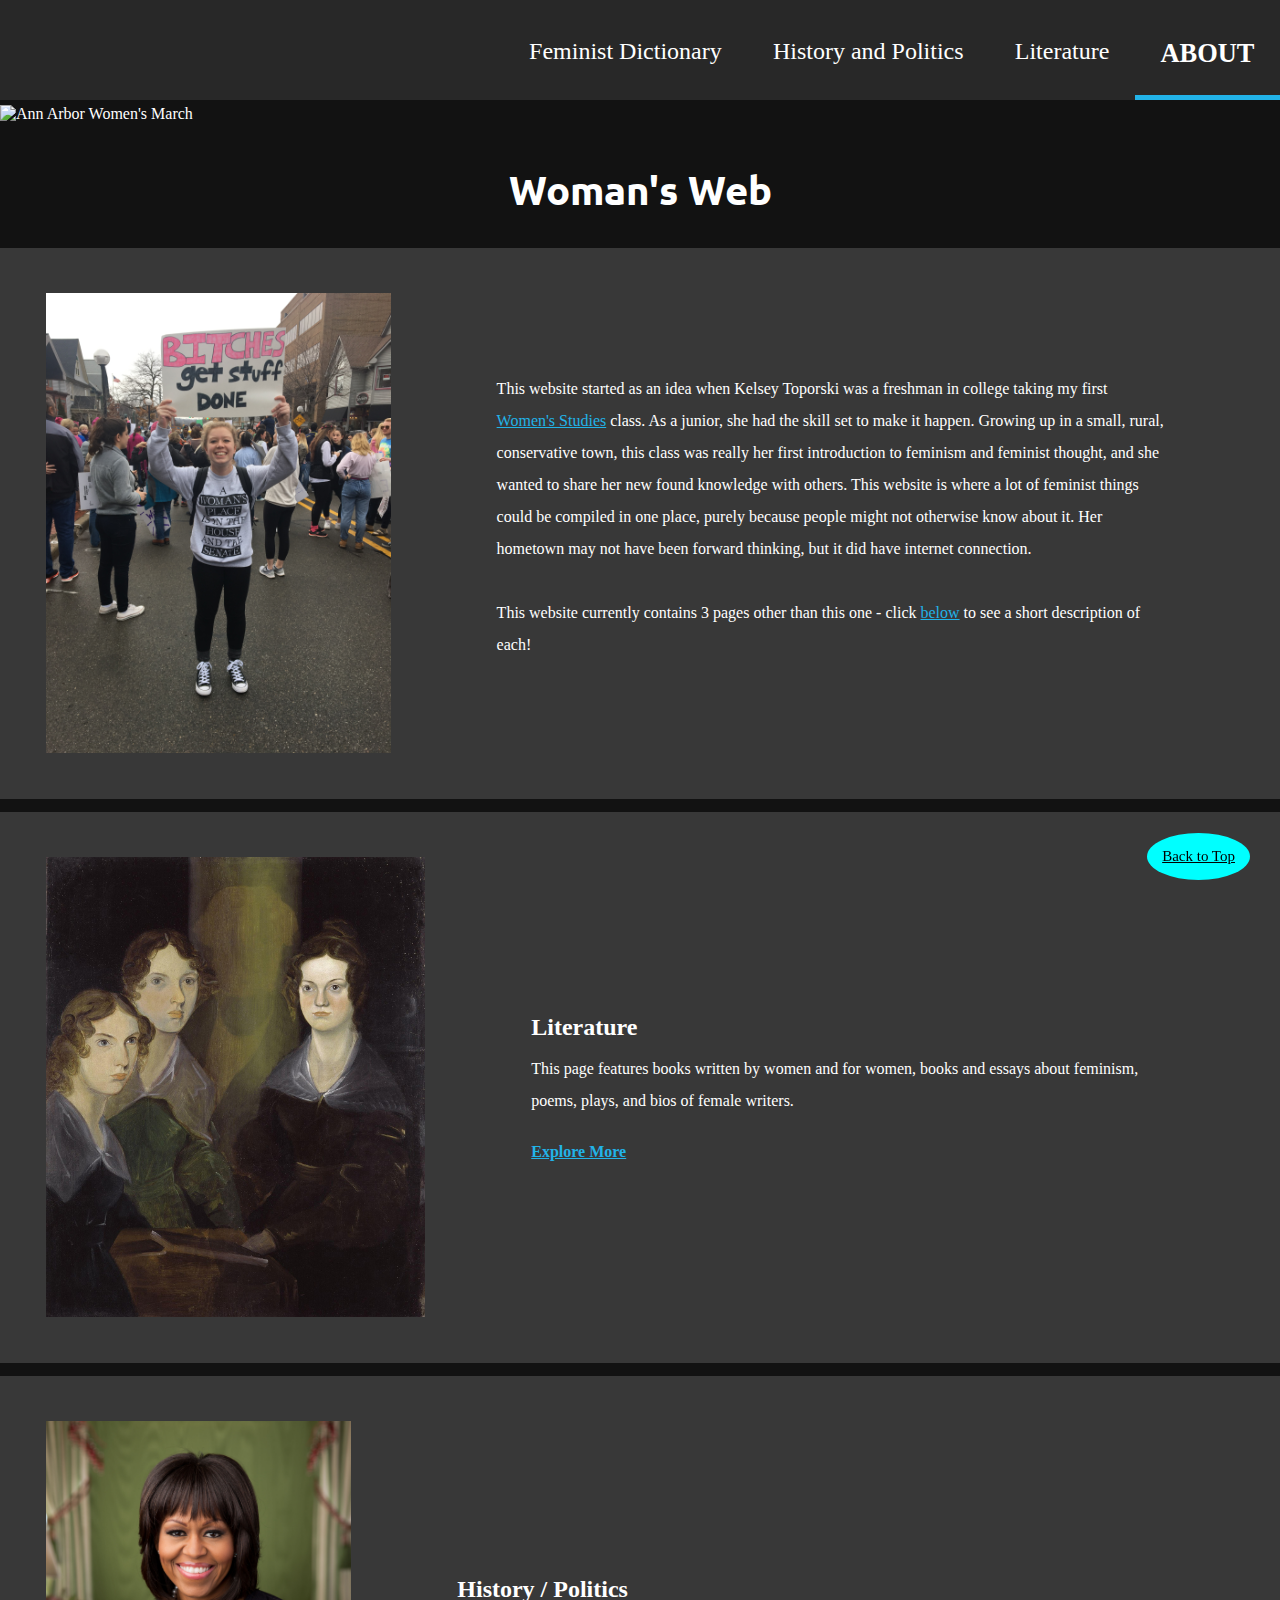
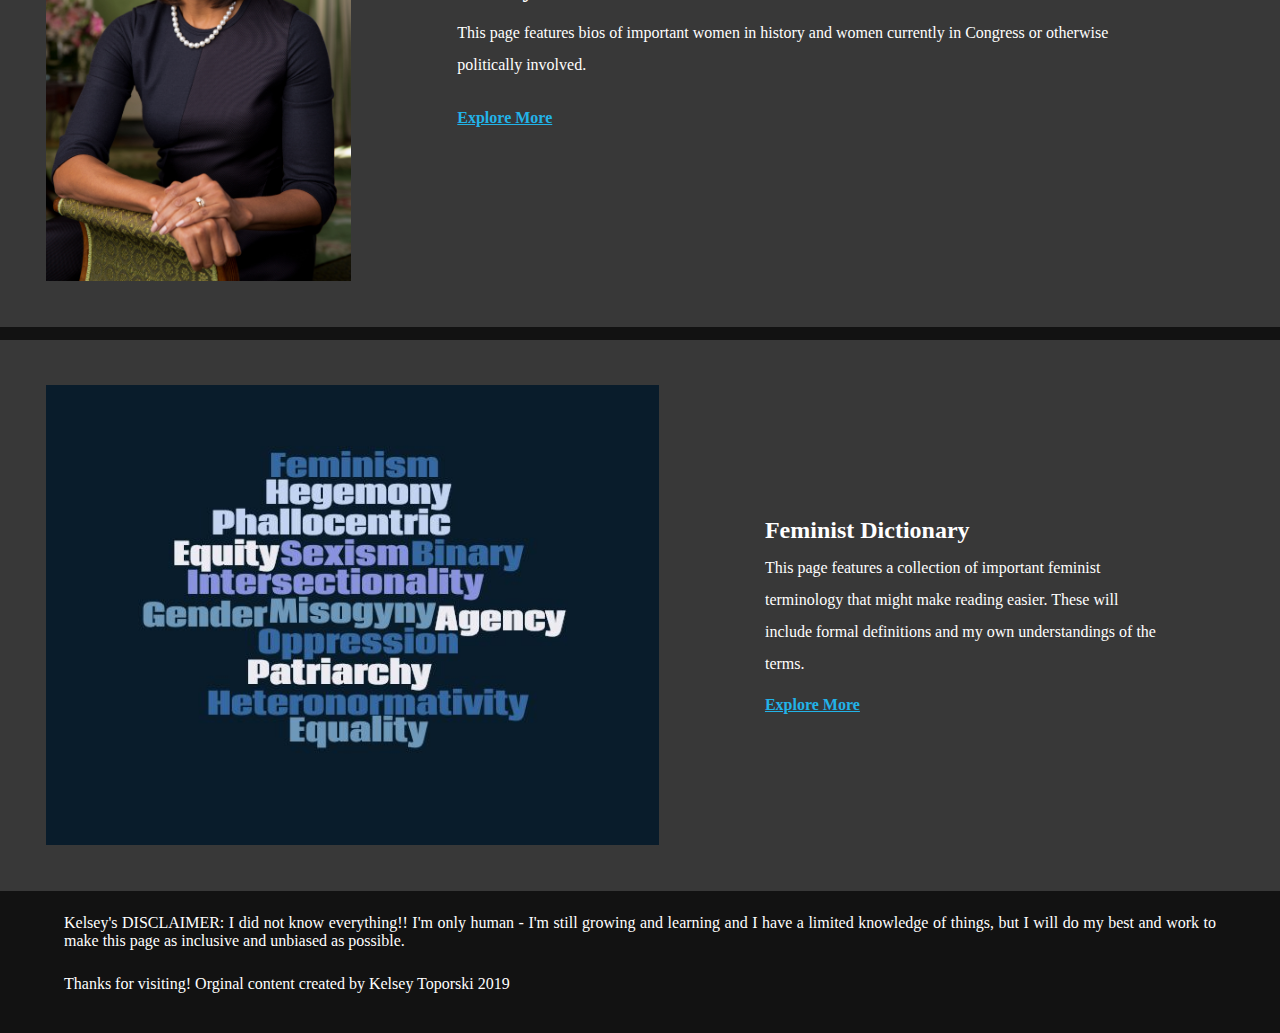
==== commit e7adeb55: "fixing youtube play and <p> tags" ====
--- a/index.html
+++ b/index.html
@@ -25,28 +25,27 @@
   <header>
     <nav>
         <ul>
-          <li><a class = "current" href="index.html" class="nav-link">About</a></li>
-          <li><a href="literature.html" class="nav-link">Literature</a></li>
-          <li><a href="history.html" class="nav-link">History and Politics</a></li>
-          <li><a href="femdict.html" class="nav-link">Feminist Dictionary</a></li>
+          <li><a class="current" href="index.html">About</a></li>
+          <li><a href="literature.html">Literature</a></li>
+          <li><a href="history.html">History and Politics</a></li>
+          <li><a href="femdict.html">Feminist Dictionary</a></li>
         </ul>
     </nav>
   </header>
 
   <main id="main">
     <img class="banner" src="images/women_march_pano.jpg" width="200" alt="Ann Arbor Women's March">
-    
+
     <h1> Woman's Web </h1>
-    
+
     <div class="introGrid">
 
       <div class="introContainer">
         <img class="introImg" src="images/women_march_me.jpg" width="200" alt="Kelsey in women's march">
         <div class="introText">
           <p>
-            This website started as an idea when Kelsey Toporski was a freshman in college taking my first <a href="https://lsa.umich.edu/women"> Women's Studies</a> class. As a junior, she had the skill set to make it happen. Growing up in a small, rural, conservative town, this class was really her first introduction to feminism and feminist thought, and she wanted to share her new found knowledge with others. This website is where a lot of feminist things could be compiled in one place, purely because people might not otherwise know about it. Her hometown may not have been forward thinking, but it did have internet connection.
-          </p>
-          <p>
+            This website started as an idea when Kelsey Toporski was a freshman in college taking my first <a href="https://lsa.umich.edu/content/michigan-lsa/wgs/en.html"> Women's Studies</a> class. As a junior, she had the skill set to make it happen. Growing up in a small, rural, conservative town, this class was really her first introduction to feminism and feminist thought, and she wanted to share her new found knowledge with others. This website is where a lot of feminist things could be compiled in one place, purely because people might not otherwise know about it. Her hometown may not have been forward thinking, but it did have internet connection.
+            <br><br>
             This website currently contains 3 pages other than this one - click <a href="#literature">below</a> to see a short description of each!
           </p>
         </div>
@@ -103,8 +102,8 @@
   <footer>
     <p>
       Thanks for visiting! <i class="fa-solid fa-fire"></i>
+      Orginal content created by Kelsey Toporski 2019
     </p>
-    <p>Orginal content created by Kelsey Toporski 2019</p>
     <a href="#main" class="topButton">Back to Top</a>
   </footer>
 </body>
--- a/css/style.css
+++ b/css/style.css
@@ -4,7 +4,8 @@
 }
 
 .animation:hover{
-    animation: rotate 2s ease-in-out;
+    transform: scale(1.2);
+    transition: transform 1.0s ease-in-out;
 }
 
 h1{
@@ -87,9 +88,10 @@
     background-color: #282828;
     border-radius: 50px;
     width: 70%;
-    margin: 0 auto;
+    margin: auto;
     margin-top: 20px;
     cursor: pointer;
+  
 }
 
 .videoPlay:hover{
@@ -102,13 +104,14 @@
 }
 
 nav{
-    /* background-color: #282828; */
+    background-color: #282828;
     /* font-size: 1.5em; */
     margin-bottom: 20px;
     width:100%;
     overflow: auto;
     z-index: 999;
     padding-top: 1%;
+    /* padding: 0 50px 0 50px; */
     font-weight: lighter;
     width: 100%;
 }
@@ -134,7 +137,6 @@
     text-align: center;
     padding: 2%;
     text-decoration: none;
-    font-size: 0.7vm;
 }
 
 
@@ -145,11 +147,11 @@
     border-radius: 5px;
     font-weight: bold;
 }
-
+/* 
 .nav-link{
     color: white;
     text-decoration: none;
-}
+} */
 
 .bgimg{
     background-image: url("../images/background_pic.gif");
@@ -220,13 +222,11 @@
 
 .grid{
     /*Set width, margin, border properties, background color, and grid properties */
-    /* display: grid; */
     width: 90%;
     margin: auto;
     border-radius: 25px;
     grid-column-gap: 5%;
     row-gap: 0.5%;
-    /* margin-bottom: 40%; */
 }
 
 .grid img{
@@ -236,6 +236,15 @@
     margin: auto;
     max-height: 500px;
     position: relative;
+    border-radius: 70px;
+    box-shadow: 0 4px 8px 0 rgba(0, 0, 0, 0.2), 0 6px 20px 0 rgba(0, 0, 0, 0.19);
+    padding: 0;
+    border: 1px solid rgba(0, 0, 0, 0.2);
+}
+
+.grid img:hover{
+    box-shadow: 0 4px 8px 0 black, 0 6px 20px 0 black;
+    border: none;
 }
 
 .text{
@@ -250,8 +259,12 @@
     margin-bottom: 2%;
 }
 
+.text h2{
+    margin-top: 5%;
+}
+
 .container{
-    display: grid;
+    /* display: grid; */
     /* grid-template-columns: 1fr 1fr; */
     margin-bottom: 2%;
     /* grid div */
@@ -327,7 +340,7 @@
     margin: 15% auto;
     padding: 20px;
     border: 1px solid #888;
-    width: 85%;
+    max-width: 85%;
   }
   
   .close {
@@ -372,7 +385,6 @@
         text-align: center;
         padding: 2%;
         text-decoration: none;
-        font-size: 0.7vm;
     }
 
     nav a.current{
@@ -439,7 +451,6 @@
     }
 
     .introText{
-        /* display: flex; */
         padding-right: 1.3em;
         padding-left: 1.5em;
         position: relative;
@@ -452,7 +463,11 @@
     .grid img{
         /* Set width, margin, and display */
         width: 50%;
-        max-height: auto;
+    }
+
+    .grid div:nth-of-type(2n){
+        /* move the image to the right and the text to the left */
+        flex-direction: row;
     }
 }
 
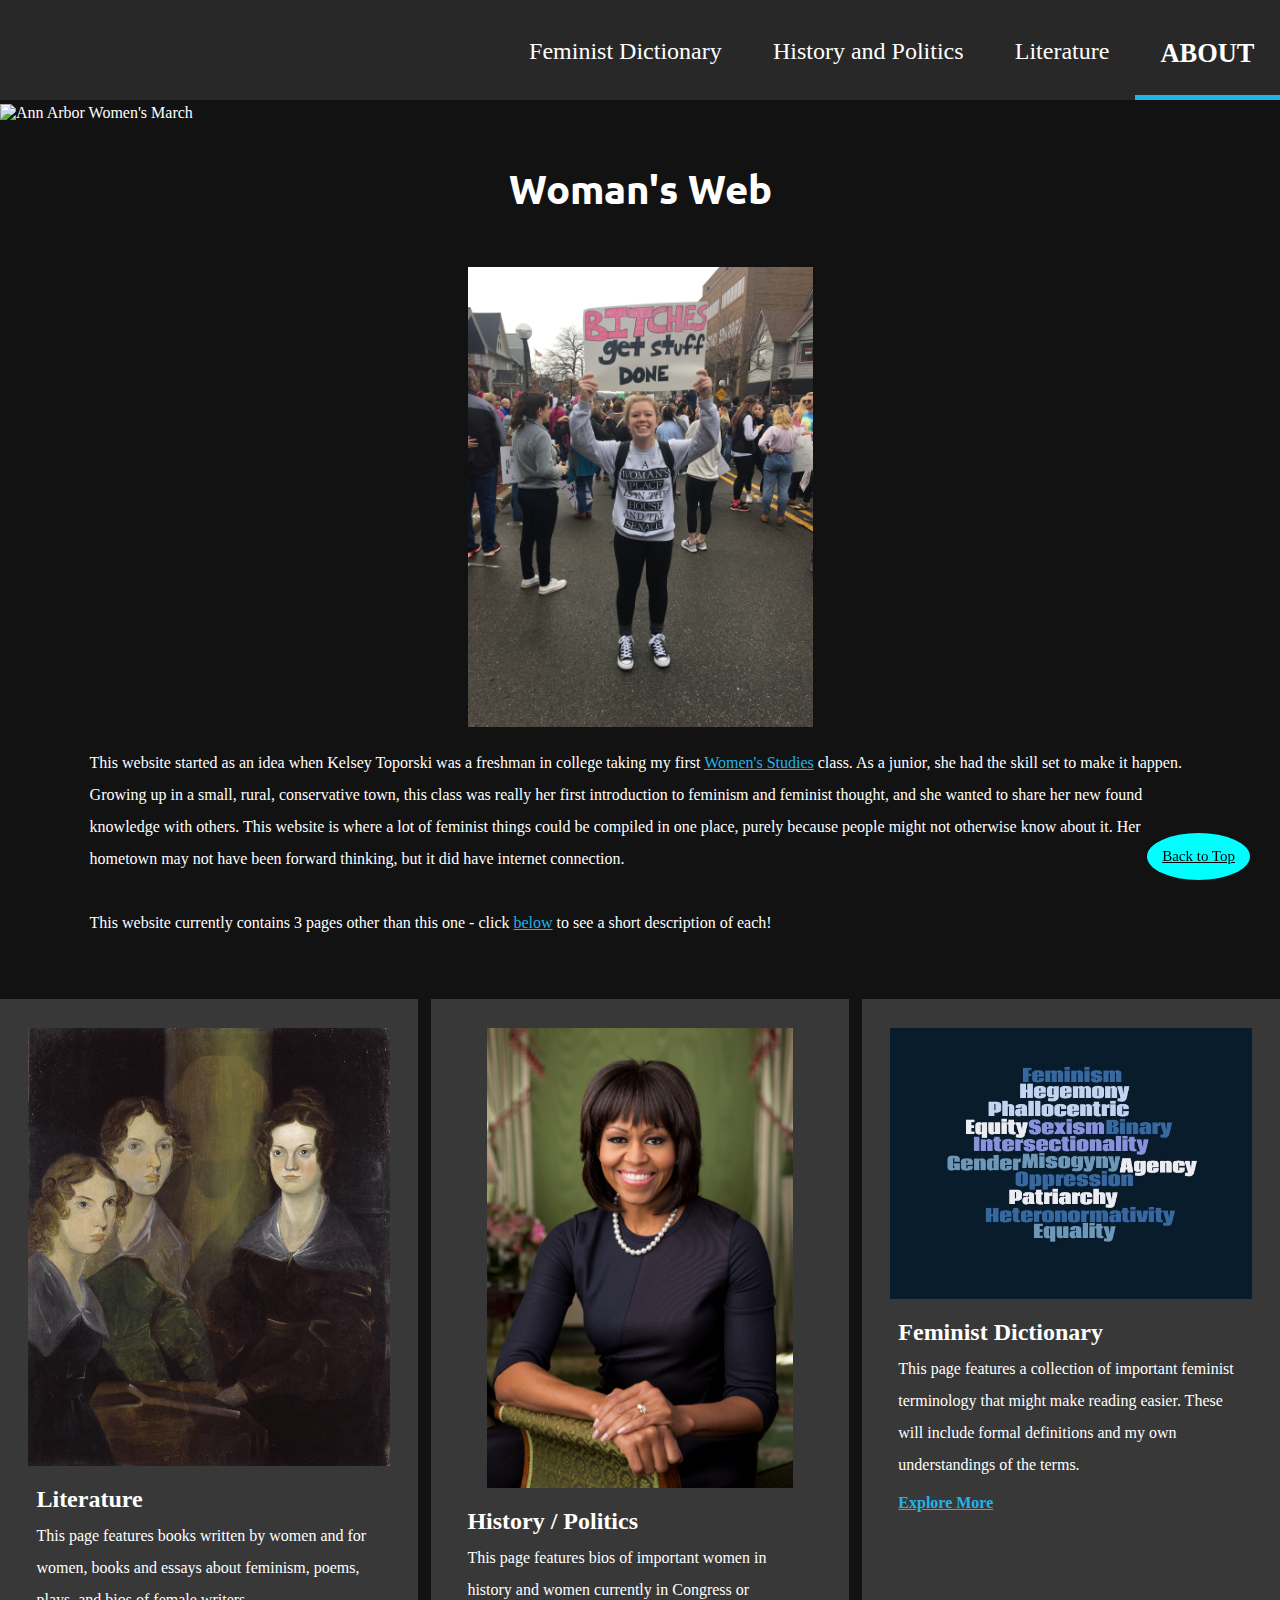
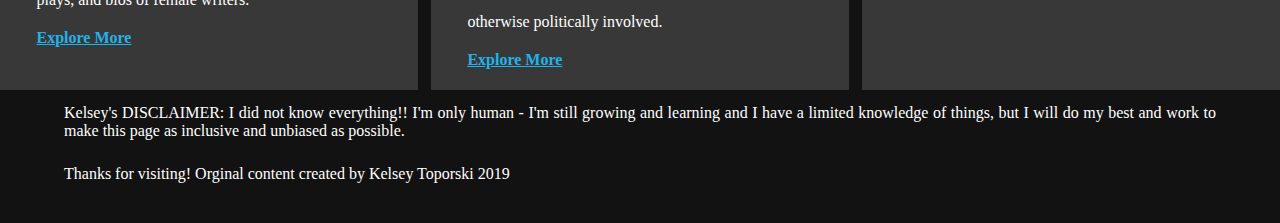
==== commit f4995127: "update flex and grid display in index page" ====
--- a/index.html
+++ b/index.html
@@ -38,19 +38,19 @@
 
     <h1> Woman's Web </h1>
 
+    <div>
+      <img class="introImg" src="images/women_march_me.jpg" width="200" alt="Kelsey in women's march">
+      <div class="introText">
+        <p>
+          This website started as an idea when Kelsey Toporski was a freshman in college taking my first <a href="https://lsa.umich.edu/content/michigan-lsa/wgs/en.html"> Women's Studies</a> class. As a junior, she had the skill set to make it happen. Growing up in a small, rural, conservative town, this class was really her first introduction to feminism and feminist thought, and she wanted to share her new found knowledge with others. This website is where a lot of feminist things could be compiled in one place, purely because people might not otherwise know about it. Her hometown may not have been forward thinking, but it did have internet connection.
+          <br><br>
+          This website currently contains 3 pages other than this one - click <a href="#literature">below</a> to see a short description of each!
+        </p>
+      </div>
+    </div>
+    
     <div class="introGrid">
 
-      <div class="introContainer">
-        <img class="introImg" src="images/women_march_me.jpg" width="200" alt="Kelsey in women's march">
-        <div class="introText">
-          <p>
-            This website started as an idea when Kelsey Toporski was a freshman in college taking my first <a href="https://lsa.umich.edu/content/michigan-lsa/wgs/en.html"> Women's Studies</a> class. As a junior, she had the skill set to make it happen. Growing up in a small, rural, conservative town, this class was really her first introduction to feminism and feminist thought, and she wanted to share her new found knowledge with others. This website is where a lot of feminist things could be compiled in one place, purely because people might not otherwise know about it. Her hometown may not have been forward thinking, but it did have internet connection.
-            <br><br>
-            This website currently contains 3 pages other than this one - click <a href="#literature">below</a> to see a short description of each!
-          </p>
-        </div>
-      </div>
-      
       <div class="introContainer" id="literature">
         <img class="introImg" src="images/bronte_sisters.jpg" width="200" alt="Charlotte, Emily, and Anne Brontë">
         <div class="introText">
--- a/css/style.css
+++ b/css/style.css
@@ -41,7 +41,6 @@
     font-size: 1.25em;
     padding-bottom: 1%;
     padding-top: 2%;
-    /* margin: 5px; */
 }
 
 h4{
@@ -52,8 +51,6 @@
 
 a.skip{
     padding: 6px;
-    /* -webkit-transition: top 1s ease-out;
-    transition: left 1s ease-out; */
     z-index: 1;
     position: absolute;
     top: -200px;
@@ -105,25 +102,14 @@
 
 nav{
     background-color: #282828;
-    /* font-size: 1.5em; */
-    margin-bottom: 20px;
+    /* margin-bottom: 20px; */
     width:100%;
     overflow: auto;
     z-index: 999;
     padding-top: 1%;
-    /* padding: 0 50px 0 50px; */
     font-weight: lighter;
     width: 100%;
 }
-
-/* nav ul li{
-    display: inline;
-    margin: 10px 10px 10px 10px;
-    padding: 10px 10px 10px 10px;
-    font-size: 1.5em;
-    color: white;
-    font-weight: 700;
-} */
 
 nav a:link, nav a:visited {
     color: white;
@@ -147,11 +133,6 @@
     border-radius: 5px;
     font-weight: bold;
 }
-/* 
-.nav-link{
-    color: white;
-    text-decoration: none;
-} */
 
 .bgimg{
     background-image: url("../images/background_pic.gif");
@@ -172,16 +153,12 @@
 }
 
 .introGrid{
-    /* display: grid;
-    border-radius: 20px;
-    justify-content: center;
-    margin-top: 1%;
-    color: white; */
-    margin: auto;
+    margin: auto;
+    display: grid;
 }
 
 .introContainer{
-    display: grid;
+    /* display: flex; */
     background-color: #383838;
     margin-bottom: 2%;
     padding: 2%;
@@ -193,12 +170,13 @@
 
 .introText{
     /* display: flex; */
-    align-items: center;
-    justify-content: center;
-    grid-template-columns: 1fr;
+    /* align-items: center; */
+    /* justify-content: center; */
+    /* grid-template-columns: 1fr 2fr; */
     margin: auto;
     padding-right: 7%;
     padding-left: 7%;
+    padding-bottom: 3%;
     position: relative;
 }
 
@@ -224,18 +202,16 @@
     /*Set width, margin, border properties, background color, and grid properties */
     width: 90%;
     margin: auto;
-    border-radius: 25px;
-    grid-column-gap: 5%;
-    row-gap: 0.5%;
+    /* border-radius: 25px; */
+    /* grid-column-gap: 5%; */
+    /* row-gap: 0.5%; */
 }
 
 .grid img{
     /* Set width, margin, and display */
-    display: block;
+    /* display: grid; */
     width: auto;
     margin: auto;
-    max-height: 500px;
-    position: relative;
     border-radius: 70px;
     box-shadow: 0 4px 8px 0 rgba(0, 0, 0, 0.2), 0 6px 20px 0 rgba(0, 0, 0, 0.19);
     padding: 0;
@@ -264,10 +240,9 @@
 }
 
 .container{
-    /* display: grid; */
+    display: grid;
     /* grid-template-columns: 1fr 1fr; */
     margin-bottom: 2%;
-    /* grid div */
     border-radius: 10px;
     background-color: white;
     color: black;
@@ -293,11 +268,16 @@
     display: grid;
     /* grid-template-columns: 1fr 1fr; */
     margin-bottom: 2%;
-    /* grid div */
     border-radius: 10px;
     background-color: white;
     color: black;
     padding: 2.5%;
+}
+
+dt {
+    font-weight: bold;
+    font-size: 1.75em;
+    padding: auto;
 }
 
 footer{
@@ -333,34 +313,34 @@
     height: 100%; /* Full height */
     overflow: auto; /* Enable scroll if needed */
     background-color: rgba(0, 0, 0, 0.4); /* Black w/ opacity */
-  }
-
-  .modal-content {
+}
+
+.modal-content {
     background-color: #fefefe;
     margin: 15% auto;
     padding: 20px;
     border: 1px solid #888;
     max-width: 85%;
-  }
-  
-  .close {
+}
+
+.close {
     color: black;
     float: right;
     font-size: 28px;
     font-weight: bold;
-  }
-  
-  .close:hover,
-  .close:focus {
+}
+
+.close:hover,
+.close:focus {
     color: black;
     text-decoration: none;
     cursor: pointer;
-  }
-
-  .disclaim{
+}
+
+.disclaim{
     padding: 10px 5% 5px 5%;
     text-align: justify;
-  }
+}
 
 
 /* mobile view */
@@ -368,7 +348,7 @@
     nav{
         background-color: #282828;
         font-size: 1.5em;
-        margin-bottom: 20px;
+        margin-bottom: 1.5%;
         width:100%;
         overflow: auto;
         z-index: 999;
@@ -432,13 +412,16 @@
     }
 
     .introContainer{
-        display: flex;
+        /* display: flex; */
         background-color: #383838;
         margin-bottom: 1%;
-        /* padding-top: 10px;
-        padding-left: 15px;
-        padding-right: 15px;
-        padding-bottom: 20px; */
+    }
+
+    .introGrid{
+        display: grid;
+        grid-template-columns: 1fr 1fr 1fr;
+        grid-row-gap: 1%;
+        grid-column-gap: 1%;
     }
 }
 
@@ -469,6 +452,17 @@
         /* move the image to the right and the text to the left */
         flex-direction: row;
     }
+
+    .introGrid{
+        display: grid;
+        grid-template-columns: 1fr 1fr;
+        grid-row-gap: 1%;
+        grid-column-gap: 1%;
+    }
+
+    .disclaim{
+        padding-top: 3%;
+    }
 }
 
 @media (prefers-reduced-motion: reduce) {
